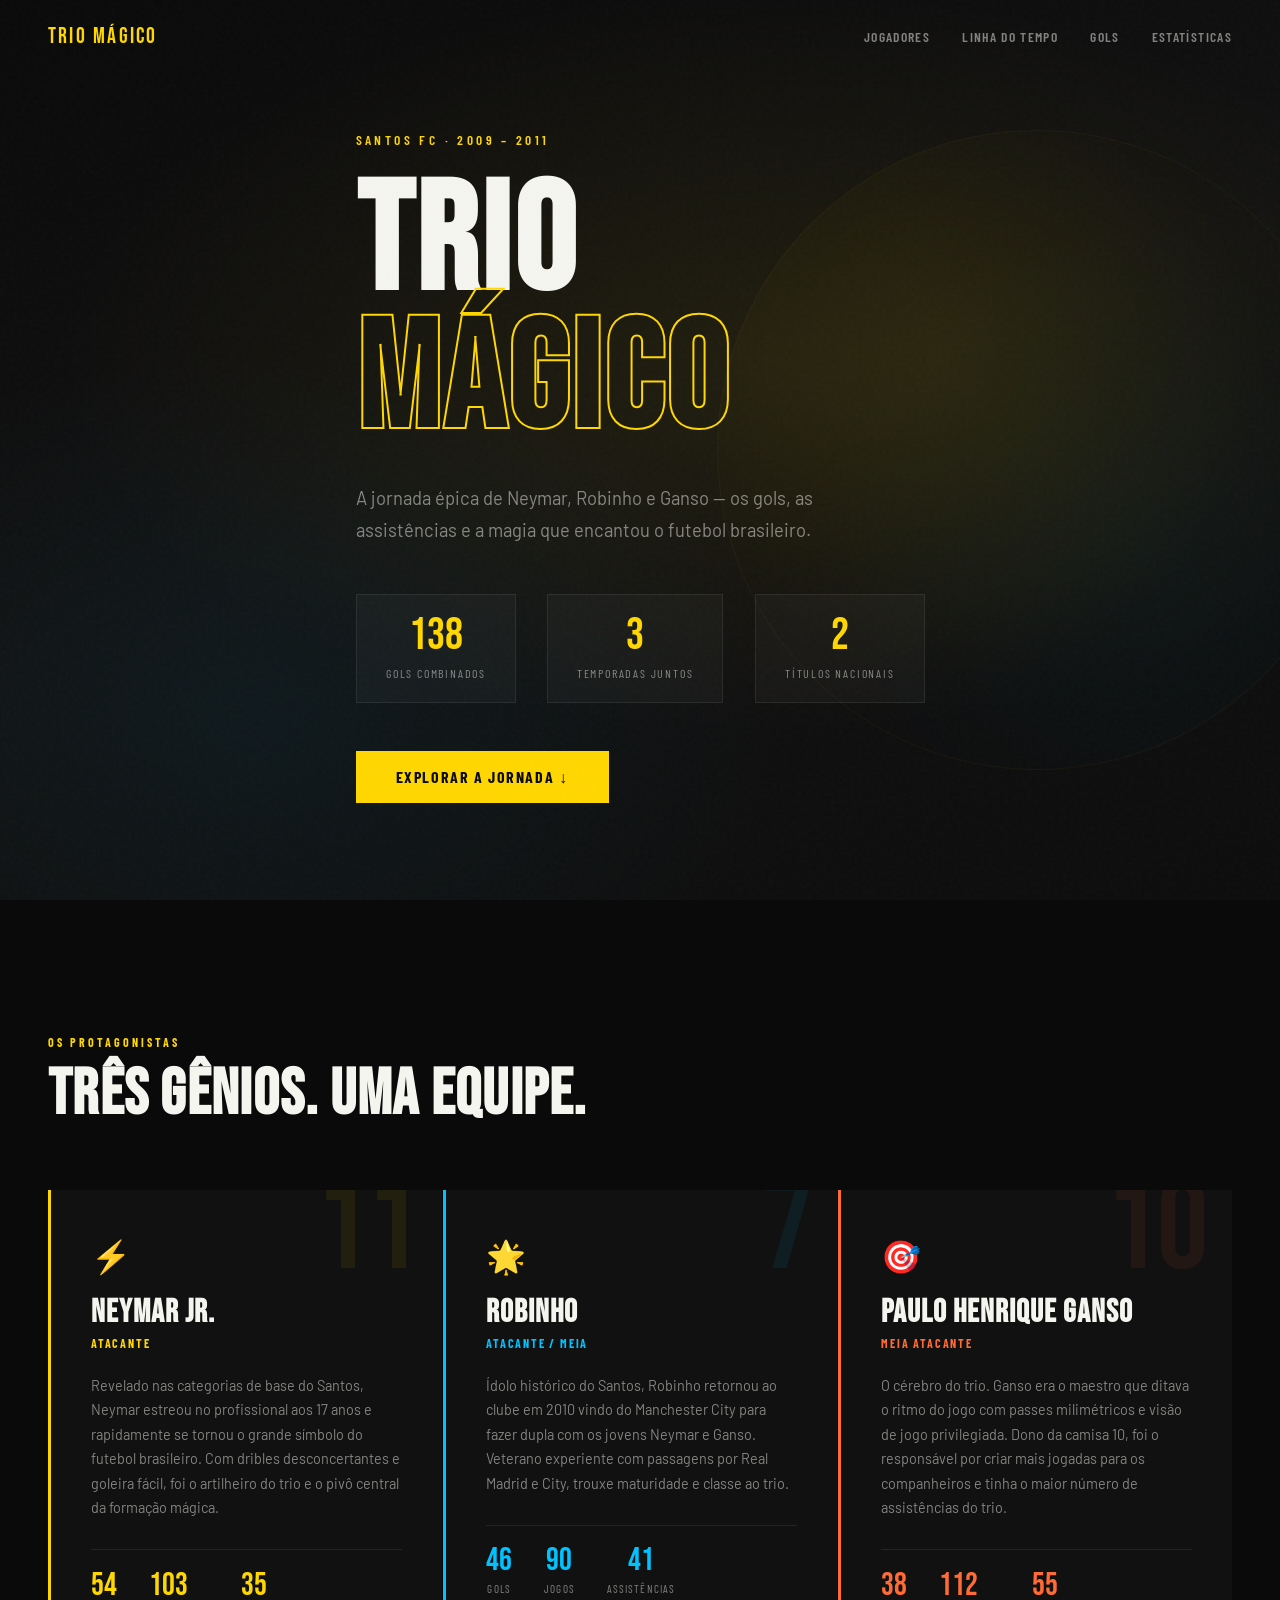
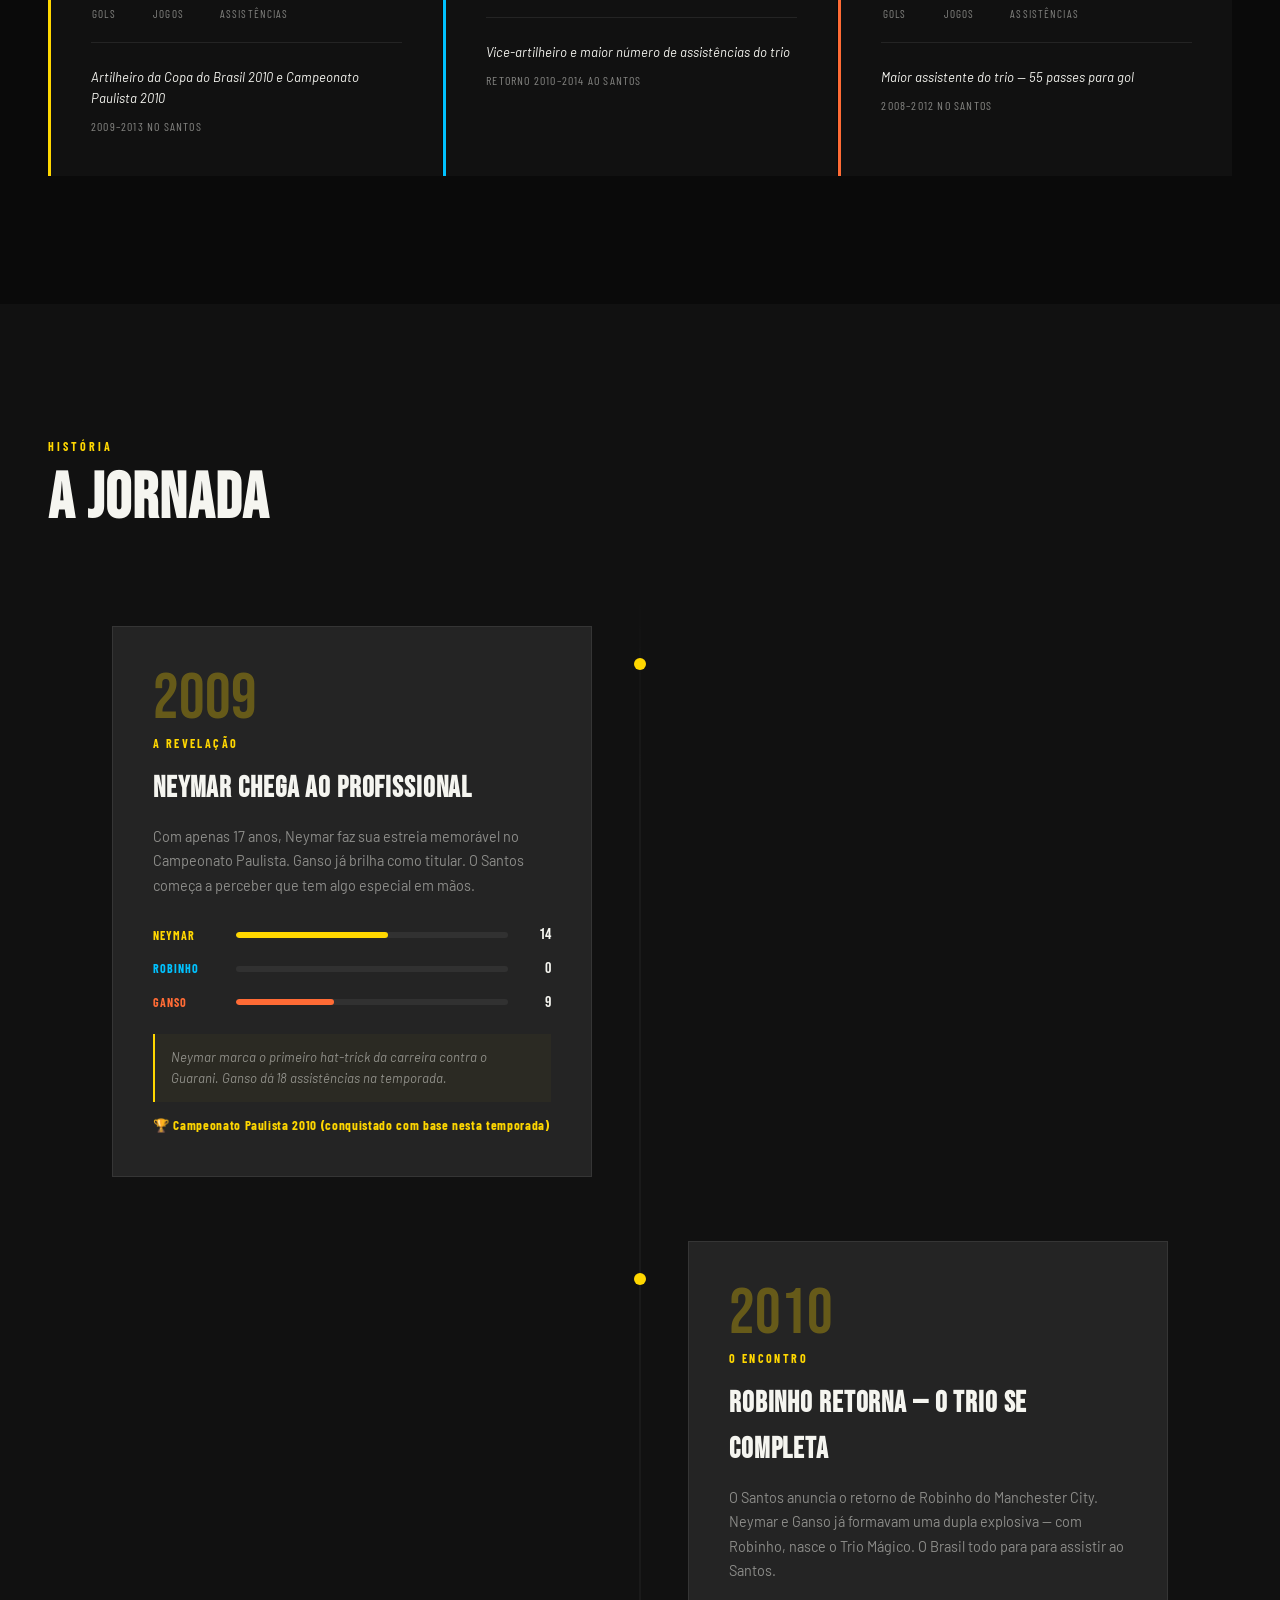
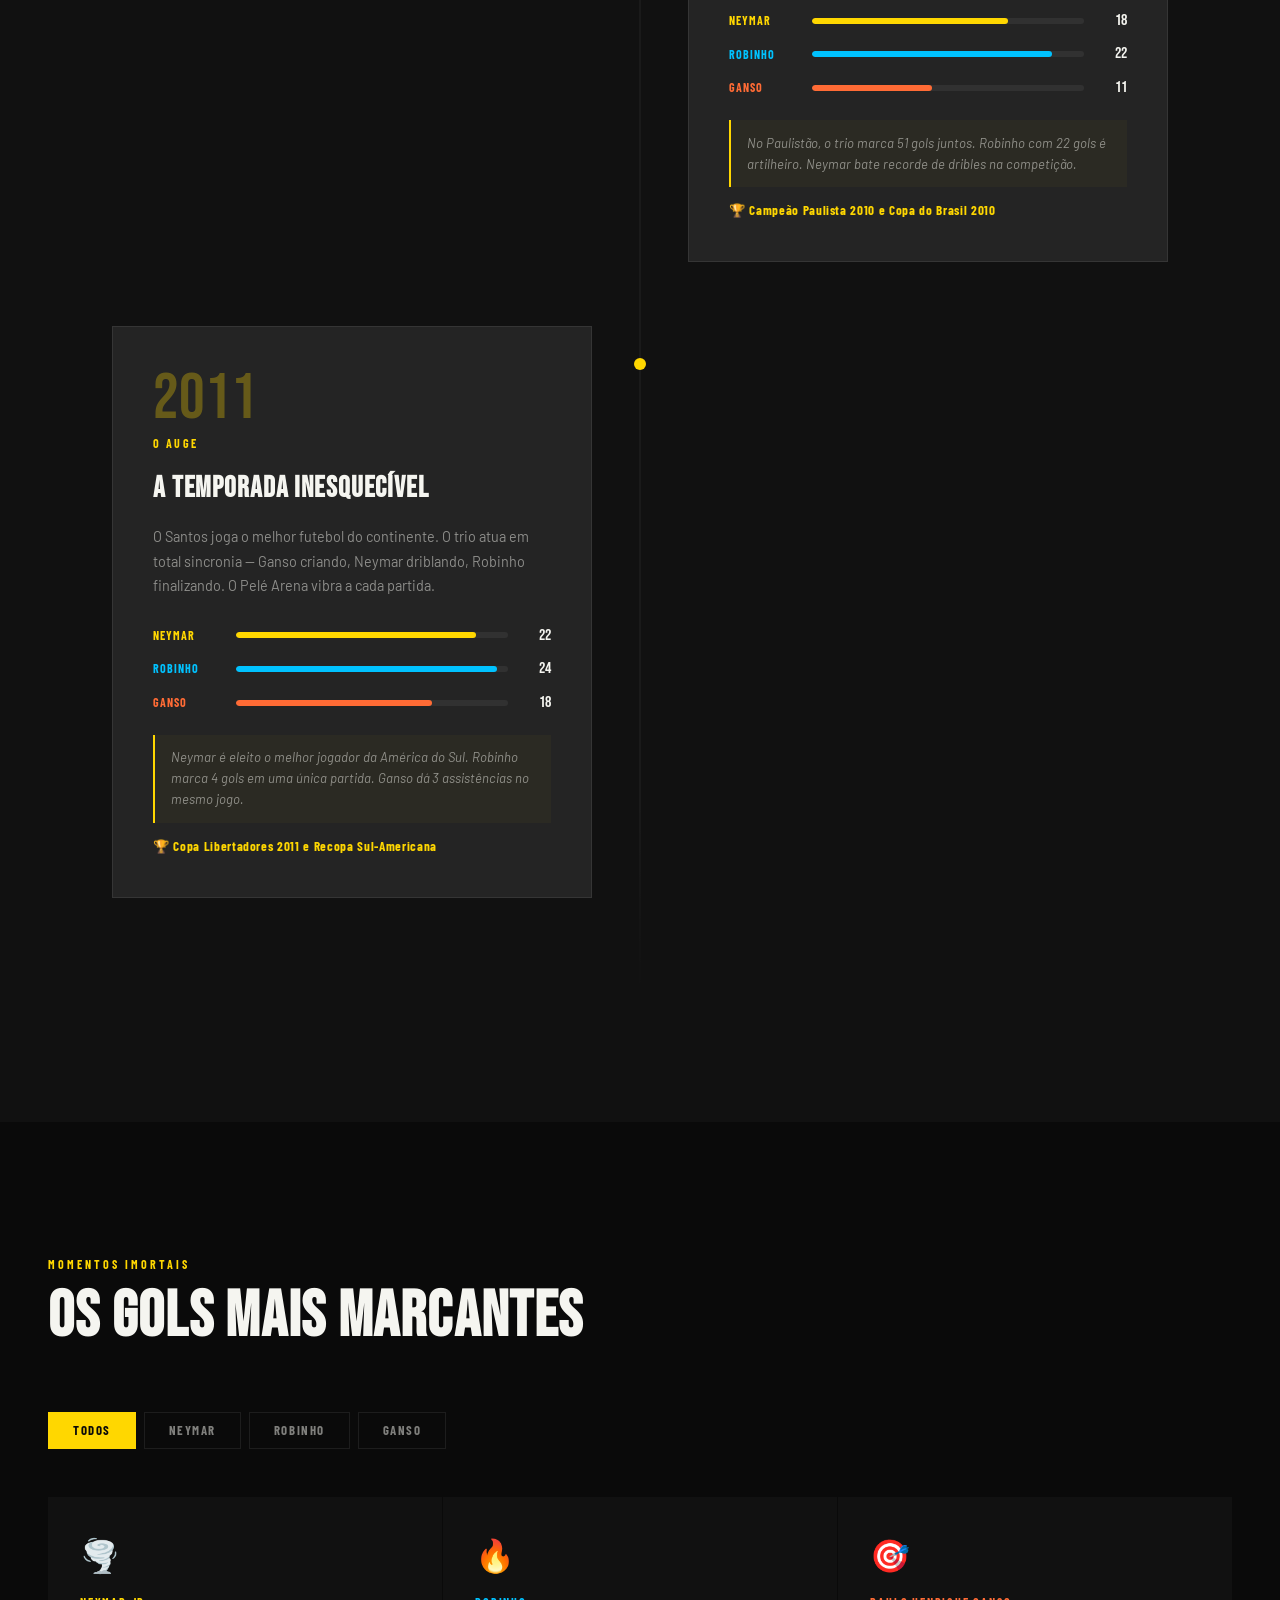
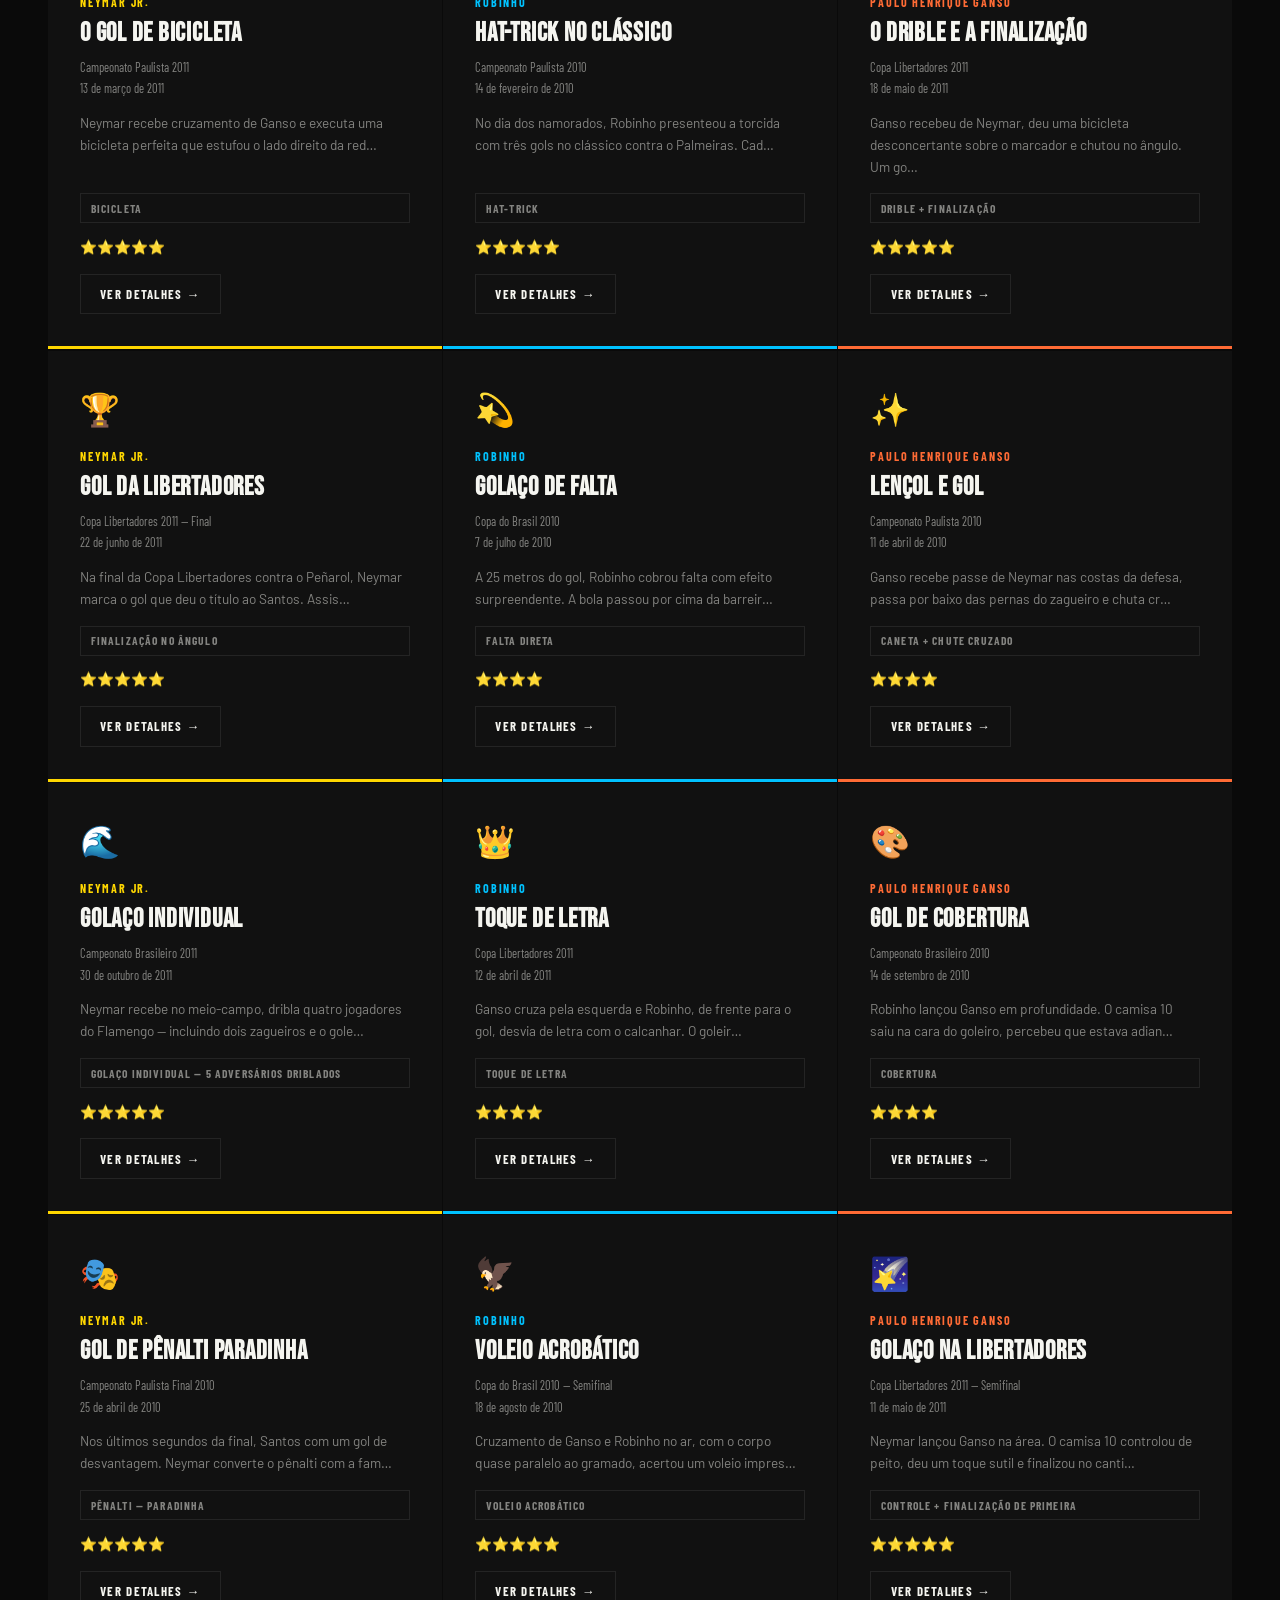
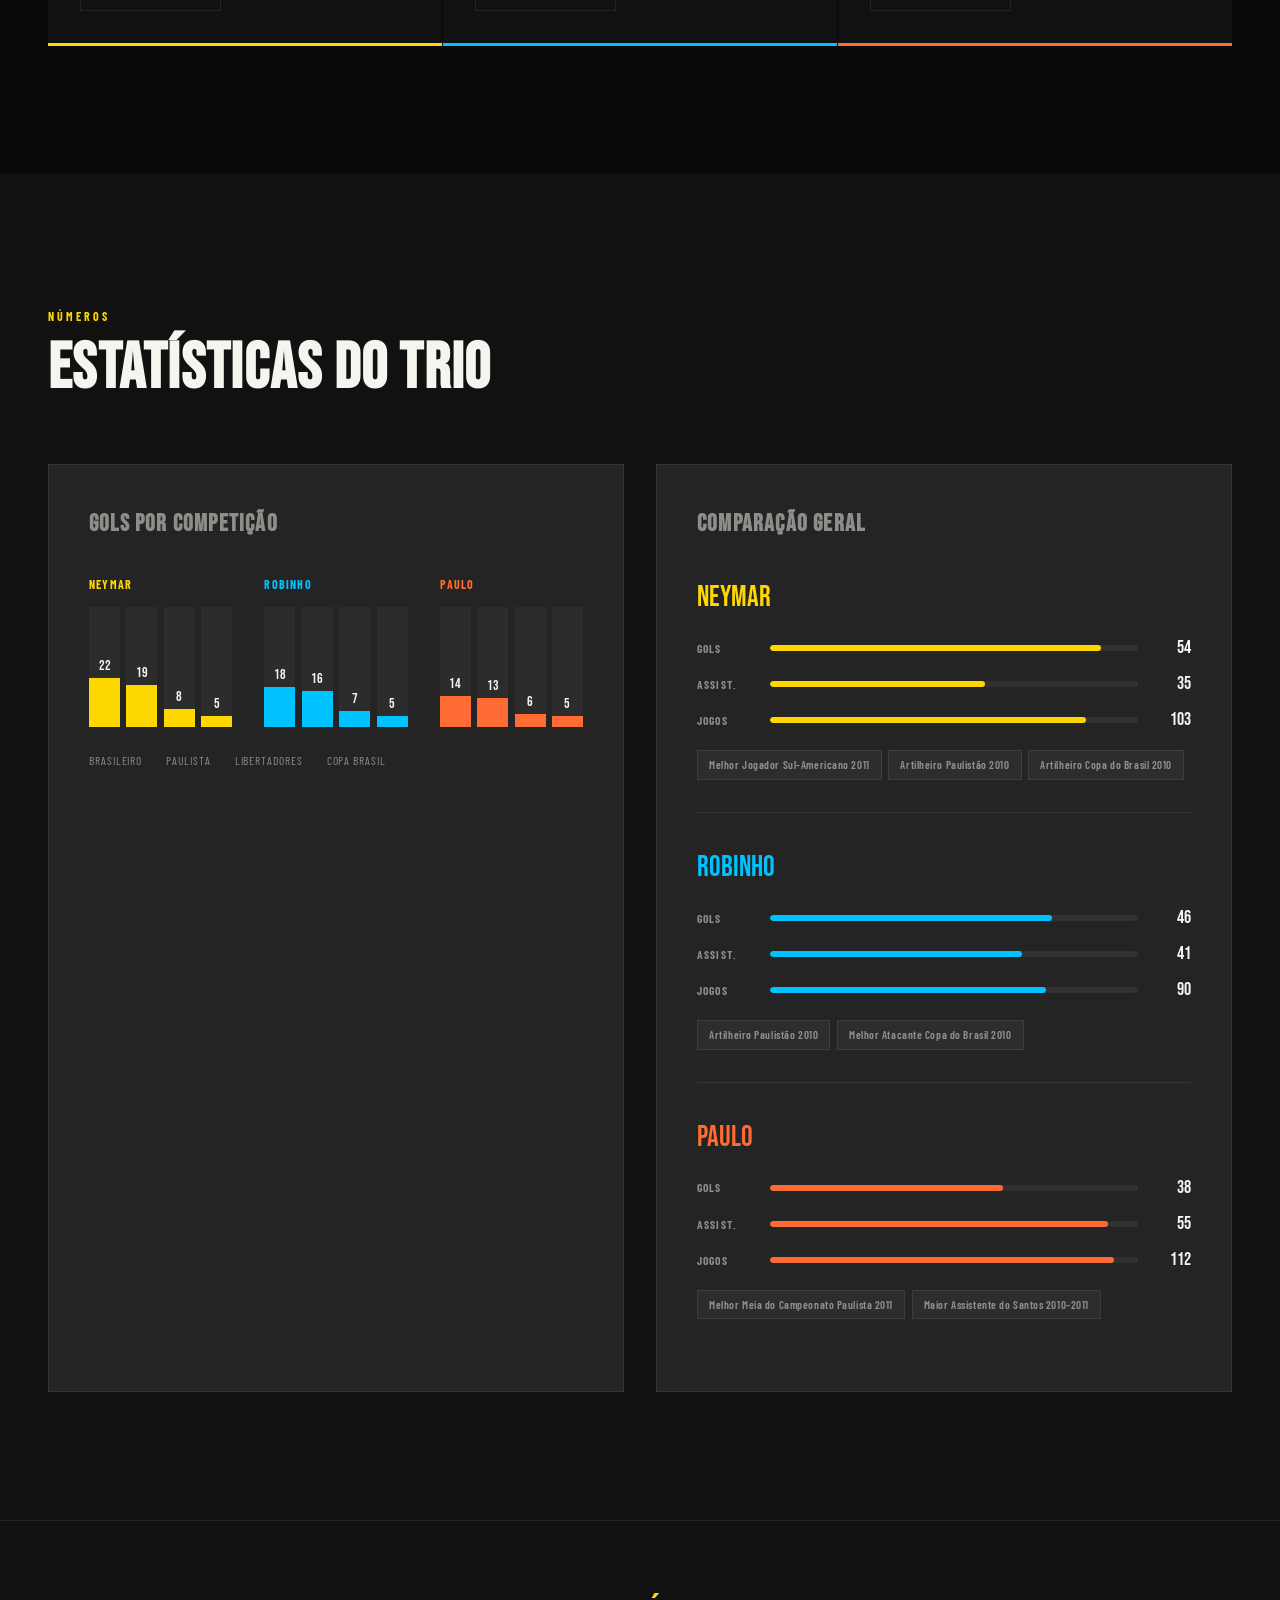
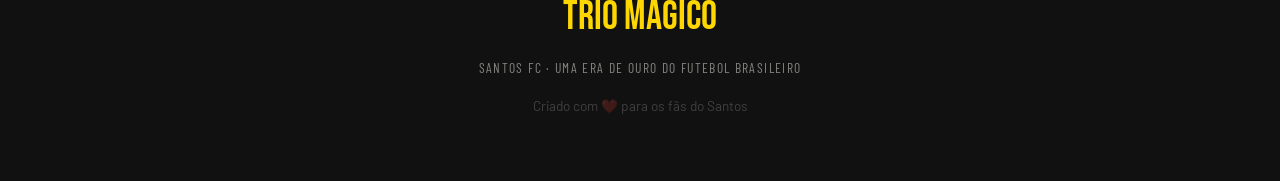
==== trio-magico/index.html @ 375308db "Add files via upload" ====
<!DOCTYPE html>
<html lang="pt-BR">
<head>
  <meta charset="UTF-8" />
  <meta name="viewport" content="width=device-width, initial-scale=1.0" />
  <title>Trio Mágico — Neymar · Robinho · Ganso</title>
  <link rel="preconnect" href="https://fonts.googleapis.com">
  <link href="https://fonts.googleapis.com/css2?family=Bebas+Neue&family=Barlow+Condensed:wght@300;400;600;700&family=Barlow:ital,wght@0,300;0,400;1,300&display=swap" rel="stylesheet">
  <link rel="stylesheet" href="style.css" />
</head>
<body>

  <!-- HERO -->
  <section class="hero" id="hero">
    <div class="hero__bg"></div>
    <div class="noise"></div>
    <div class="hero__content">
      <p class="hero__eyebrow">Santos FC · 2009 – 2011</p>
      <h1 class="hero__title">
        <span class="title-line">Trio</span>
        <span class="title-line accent">Mágico</span>
      </h1>
      <p class="hero__subtitle">A jornada épica de Neymar, Robinho e Ganso — os gols, as assistências e a magia que encantou o futebol brasileiro.</p>
      <div class="hero__stats" id="heroStats">
        <div class="stat-box" data-target="138">
          <span class="stat-num">0</span>
          <span class="stat-label">Gols Combinados</span>
        </div>
        <div class="stat-box" data-target="3">
          <span class="stat-num">0</span>
          <span class="stat-label">Temporadas Juntos</span>
        </div>
        <div class="stat-box" data-target="2">
          <span class="stat-num">0</span>
          <span class="stat-label">Títulos Nacionais</span>
        </div>
      </div>
      <button class="cta-btn" onclick="scrollToSection('timeline')">Explorar a Jornada ↓</button>
    </div>
    <div class="hero__ball"></div>
  </section>

  <!-- NAV -->
  <nav class="main-nav" id="mainNav">
    <div class="nav-logo">Trio Mágico</div>
    <div class="nav-links">
      <a href="#players">Jogadores</a>
      <a href="#timeline">Linha do Tempo</a>
      <a href="#goals">Gols</a>
      <a href="#stats">Estatísticas</a>
    </div>
  </nav>

  <!-- PLAYERS -->
  <section class="section players-section" id="players">
    <div class="section-header">
      <span class="section-tag">Os Protagonistas</span>
      <h2 class="section-title">Três Gênios. Uma Equipe.</h2>
    </div>
    <div class="players-grid" id="playersGrid"></div>
  </section>

  <!-- TIMELINE -->
  <section class="section timeline-section" id="timeline">
    <div class="section-header">
      <span class="section-tag">História</span>
      <h2 class="section-title">A Jornada</h2>
    </div>
    <div class="timeline" id="timelineContainer"></div>
  </section>

  <!-- GOALS GALLERY -->
  <section class="section goals-section" id="goals">
    <div class="section-header">
      <span class="section-tag">Momentos Imortais</span>
      <h2 class="section-title">Os Gols Mais Marcantes</h2>
    </div>
    <div class="filters" id="filters">
      <button class="filter-btn active" data-filter="all">Todos</button>
      <button class="filter-btn" data-filter="neymar">Neymar</button>
      <button class="filter-btn" data-filter="robinho">Robinho</button>
      <button class="filter-btn" data-filter="ganso">Ganso</button>
    </div>
    <div class="goals-grid" id="goalsGrid"></div>
  </section>

  <!-- STATS -->
  <section class="section stats-section" id="stats">
    <div class="section-header">
      <span class="section-tag">Números</span>
      <h2 class="section-title">Estatísticas do Trio</h2>
    </div>
    <div class="stats-container" id="statsContainer"></div>
  </section>

  <!-- FOOTER -->
  <footer class="footer">
    <div class="footer-content">
      <p class="footer-title">Trio Mágico</p>
      <p class="footer-sub">Santos FC · Uma era de ouro do futebol brasileiro</p>
      <p class="footer-credit">Criado com ❤️ para os fãs do Santos</p>
    </div>
  </footer>

  <div class="goal-modal" id="goalModal">
    <div class="modal-backdrop" id="modalBackdrop"></div>
    <div class="modal-card" id="modalCard">
      <button class="modal-close" id="modalClose">✕</button>
      <div class="modal-content" id="modalContent"></div>
    </div>
  </div>

  <script src="data.js"></script>
  <script src="main.js"></script>
</body>
</html>
---- trio-magico/style.css ----
/* =============================================
   STYLE.CSS — Trio Mágico Santos FC
   Estilo: Editorial Esportivo — Preto, Branco, Ouro
   ============================================= */

/* ── RESET & VARIABLES ──────────────────────── */
*, *::before, *::after { box-sizing: border-box; margin: 0; padding: 0; }

:root {
  --black: #0a0a0a;
  --dark: #111111;
  --mid: #1c1c1c;
  --surface: #242424;
  --border: rgba(255,255,255,0.08);
  --white: #f5f5f0;
  --muted: rgba(245,245,240,0.5);

  --neymar: #FFD700;
  --robinho: #00C2FF;
  --ganso: #FF6B35;

  --font-display: 'Bebas Neue', sans-serif;
  --font-body: 'Barlow Condensed', sans-serif;
  --font-text: 'Barlow', sans-serif;
}

html { scroll-behavior: smooth; }

body {
  background: var(--black);
  color: var(--white);
  font-family: var(--font-body);
  font-size: 16px;
  line-height: 1.6;
  overflow-x: hidden;
}

/* ── NOISE OVERLAY ──────────────────────────── */
.noise {
  position: fixed;
  inset: 0;
  pointer-events: none;
  z-index: 999;
  opacity: 0.025;
  background-image: url("data:image/svg+xml,%3Csvg viewBox='0 0 256 256' xmlns='http://www.w3.org/2000/svg'%3E%3Cfilter id='n'%3E%3CfeTurbulence type='fractalNoise' baseFrequency='0.9' numOctaves='4' stitchTiles='stitch'/%3E%3C/filter%3E%3Crect width='100%25' height='100%25' filter='url(%23n)'/%3E%3C/svg%3E");
}

/* ── NAV ────────────────────────────────────── */
.main-nav {
  position: fixed;
  top: 0; left: 0; right: 0;
  z-index: 100;
  display: flex;
  align-items: center;
  justify-content: space-between;
  padding: 1.2rem 3rem;
  transition: background 0.3s, backdrop-filter 0.3s;
}
.main-nav.scrolled {
  background: rgba(10,10,10,0.9);
  backdrop-filter: blur(12px);
  border-bottom: 1px solid var(--border);
}
.nav-logo {
  font-family: var(--font-display);
  font-size: 1.4rem;
  letter-spacing: 0.1em;
  color: var(--neymar);
}
.nav-links { display: flex; gap: 2rem; }
.nav-links a {
  color: var(--muted);
  text-decoration: none;
  font-weight: 600;
  font-size: 0.85rem;
  letter-spacing: 0.1em;
  text-transform: uppercase;
  transition: color 0.2s;
}
.nav-links a:hover { color: var(--white); }

/* ── HERO ────────────────────────────────────── */
.hero {
  min-height: 100vh;
  display: flex;
  align-items: center;
  justify-content: center;
  position: relative;
  overflow: hidden;
  padding: 8rem 3rem 6rem;
}

.hero__bg {
  position: absolute;
  inset: 0;
  background:
    radial-gradient(ellipse 80% 60% at 60% 40%, rgba(255,215,0,0.07) 0%, transparent 70%),
    radial-gradient(ellipse 60% 60% at 20% 80%, rgba(0,194,255,0.05) 0%, transparent 70%),
    linear-gradient(160deg, #0a0a0a 0%, #111 50%, #0d0d0d 100%);
}

.hero__ball {
  position: absolute;
  right: -6vw;
  top: 50%;
  transform: translateY(-50%);
  width: 50vw;
  height: 50vw;
  max-width: 700px;
  max-height: 700px;
  border-radius: 50%;
  background:
    radial-gradient(circle at 35% 35%, rgba(255,215,0,0.15), transparent 55%),
    radial-gradient(circle at 65% 65%, rgba(0,194,255,0.08), transparent 55%);
  border: 1px solid rgba(255,215,0,0.1);
  animation: rotate 30s linear infinite;
  opacity: 0.4;
}

@keyframes rotate { to { transform: translateY(-50%) rotate(360deg); } }

.hero__content {
  position: relative;
  z-index: 2;
  max-width: 720px;
}

.hero__eyebrow {
  font-size: 0.85rem;
  font-weight: 600;
  letter-spacing: 0.25em;
  text-transform: uppercase;
  color: var(--neymar);
  margin-bottom: 1.5rem;
  opacity: 0;
  animation: fadeUp 0.8s 0.2s forwards;
}

.hero__title {
  font-family: var(--font-display);
  font-size: clamp(5rem, 12vw, 12rem);
  line-height: 0.9;
  letter-spacing: 0.02em;
  margin-bottom: 2rem;
  overflow: hidden;
}

.title-line {
  display: block;
  opacity: 0;
  transform: translateY(100%);
  animation: slideUp 0.8s cubic-bezier(.16,1,.3,1) forwards;
}
.title-line:nth-child(1) { animation-delay: 0.3s; }
.title-line.accent {
  color: transparent;
  -webkit-text-stroke: 2px var(--neymar);
  animation-delay: 0.45s;
}

.hero__subtitle {
  font-family: var(--font-text);
  font-size: 1.15rem;
  color: var(--muted);
  line-height: 1.7;
  max-width: 520px;
  margin-bottom: 3rem;
  opacity: 0;
  animation: fadeUp 0.8s 0.6s forwards;
}

.hero__stats {
  display: flex;
  gap: 2rem;
  margin-bottom: 3rem;
  opacity: 0;
  animation: fadeUp 0.8s 0.7s forwards;
}

.stat-box {
  display: flex;
  flex-direction: column;
  align-items: center;
  gap: 0.3rem;
  padding: 1.2rem 1.8rem;
  border: 1px solid var(--border);
  background: rgba(255,255,255,0.03);
}

.stat-num {
  font-family: var(--font-display);
  font-size: 2.8rem;
  line-height: 1;
  color: var(--neymar);
}

.stat-label {
  font-size: 0.75rem;
  letter-spacing: 0.15em;
  text-transform: uppercase;
  color: var(--muted);
}

.cta-btn {
  font-family: var(--font-body);
  font-size: 1rem;
  font-weight: 700;
  letter-spacing: 0.1em;
  text-transform: uppercase;
  color: var(--black);
  background: var(--neymar);
  border: none;
  padding: 1rem 2.5rem;
  cursor: pointer;
  transition: background 0.2s, transform 0.2s;
  opacity: 0;
  animation: fadeUp 0.8s 0.9s forwards;
}
.cta-btn:hover { background: #ffe94d; transform: translateY(-2px); }

/* ── SECTIONS ───────────────────────────────── */
.section {
  padding: 8rem 3rem;
  max-width: 1400px;
  margin: 0 auto;
}

.section-header {
  margin-bottom: 4rem;
  opacity: 0;
  transform: translateY(30px);
  transition: opacity 0.7s, transform 0.7s;
}
.section-header.visible { opacity: 1; transform: none; }

.section-tag {
  display: inline-block;
  font-size: 0.75rem;
  font-weight: 700;
  letter-spacing: 0.25em;
  text-transform: uppercase;
  color: var(--neymar);
  margin-bottom: 0.8rem;
}

.section-title {
  font-family: var(--font-display);
  font-size: clamp(2.5rem, 5vw, 5rem);
  line-height: 0.95;
  letter-spacing: 0.02em;
}

/* ── PLAYERS ────────────────────────────────── */
.players-section { background: var(--black); }

.players-grid {
  display: grid;
  grid-template-columns: repeat(3, 1fr);
  gap: 1.5px;
}

.player-card {
  position: relative;
  padding: 2.5rem;
  background: var(--dark);
  border-left: 3px solid var(--accent);
  overflow: hidden;
  cursor: default;
  opacity: 0;
  transform: translateY(40px);
  transition: opacity 0.6s, transform 0.6s, background 0.3s;
}
.player-card.visible { opacity: 1; transform: none; }
.player-card:hover { background: var(--mid); }
.player-card:nth-child(2) { transition-delay: 0.1s; }
.player-card:nth-child(3) { transition-delay: 0.2s; }

.player-card__number {
  position: absolute;
  top: -1.5rem;
  right: 1.5rem;
  font-family: var(--font-display);
  font-size: 8rem;
  color: var(--accent);
  opacity: 0.07;
  line-height: 1;
  pointer-events: none;
}

.player-card__emoji {
  font-size: 2rem;
  margin-bottom: 1rem;
}

.player-card__header {
  margin-bottom: 1.2rem;
}

.player-card__name {
  font-family: var(--font-display);
  font-size: 2rem;
  letter-spacing: 0.03em;
  color: var(--white);
  line-height: 1;
}

.player-card__pos {
  display: inline-block;
  margin-top: 0.3rem;
  font-size: 0.75rem;
  font-weight: 700;
  letter-spacing: 0.15em;
  text-transform: uppercase;
  color: var(--accent);
}

.player-card__desc {
  font-family: var(--font-text);
  font-size: 0.9rem;
  color: var(--muted);
  line-height: 1.7;
  margin-bottom: 1.8rem;
}

.player-card__meta {
  display: flex;
  gap: 2rem;
  margin-bottom: 1.5rem;
  padding: 1.2rem 0;
  border-top: 1px solid var(--border);
  border-bottom: 1px solid var(--border);
}

.player-meta-item {
  display: flex;
  flex-direction: column;
  align-items: center;
}

.meta-val {
  font-family: var(--font-display);
  font-size: 2rem;
  color: var(--accent);
  line-height: 1;
}

.meta-lbl {
  font-size: 0.7rem;
  letter-spacing: 0.1em;
  text-transform: uppercase;
  color: var(--muted);
  margin-top: 0.2rem;
}

.player-card__badge {
  font-family: var(--font-text);
  font-size: 0.82rem;
  font-style: italic;
  color: var(--white);
  margin-bottom: 0.5rem;
}

.player-card__phase {
  font-size: 0.75rem;
  letter-spacing: 0.1em;
  color: var(--muted);
  text-transform: uppercase;
}

/* ── TIMELINE ───────────────────────────────── */
.timeline-section { background: var(--dark); padding: 8rem 3rem; }
.timeline-section .section { max-width: 1400px; margin: 0 auto; padding: 0; }

.timeline {
  position: relative;
  padding: 2rem 0;
}

.timeline::before {
  content: '';
  position: absolute;
  left: 50%;
  top: 0; bottom: 0;
  width: 1px;
  background: linear-gradient(to bottom, transparent, var(--border) 10%, var(--border) 90%, transparent);
  transform: translateX(-50%);
}

.timeline-item {
  display: flex;
  justify-content: flex-end;
  padding-right: calc(50% + 3rem);
  margin-bottom: 4rem;
  position: relative;
  opacity: 0;
  transform: translateX(-40px);
  transition: opacity 0.6s, transform 0.6s;
}
.timeline-item.right {
  justify-content: flex-start;
  padding-right: 0;
  padding-left: calc(50% + 3rem);
  transform: translateX(40px);
}
.timeline-item.visible { opacity: 1; transform: none; }
.timeline-item:nth-child(2) { transition-delay: 0.1s; }
.timeline-item:nth-child(3) { transition-delay: 0.2s; }

.timeline-dot {
  position: absolute;
  left: 50%;
  top: 2rem;
  width: 12px;
  height: 12px;
  background: var(--neymar);
  border-radius: 50%;
  transform: translateX(-50%);
  z-index: 2;
}

.timeline-card {
  background: var(--surface);
  padding: 2.5rem;
  border: 1px solid var(--border);
  max-width: 480px;
  width: 100%;
}

.timeline-year {
  font-family: var(--font-display);
  font-size: 4rem;
  color: var(--neymar);
  opacity: 0.3;
  line-height: 1;
  margin-bottom: 0.2rem;
}

.timeline-season {
  font-size: 0.75rem;
  font-weight: 700;
  letter-spacing: 0.2em;
  text-transform: uppercase;
  color: var(--neymar);
  margin-bottom: 0.8rem;
}

.timeline-title {
  font-family: var(--font-display);
  font-size: 1.8rem;
  letter-spacing: 0.03em;
  margin-bottom: 0.8rem;
}

.timeline-desc {
  font-family: var(--font-text);
  font-size: 0.9rem;
  color: var(--muted);
  line-height: 1.7;
  margin-bottom: 1.5rem;
}

.timeline-goals { margin-bottom: 1.2rem; }

.tg-item {
  display: grid;
  grid-template-columns: 70px 1fr 30px;
  align-items: center;
  gap: 0.8rem;
  margin-bottom: 0.5rem;
}

.tg-name {
  font-size: 0.75rem;
  font-weight: 700;
  letter-spacing: 0.08em;
  text-transform: uppercase;
}

.tg-item.neymar .tg-name { color: var(--neymar); }
.tg-item.robinho .tg-name { color: var(--robinho); }
.tg-item.ganso .tg-name { color: var(--ganso); }

.tg-bar-wrap {
  height: 6px;
  background: rgba(255,255,255,0.06);
  border-radius: 3px;
  overflow: hidden;
}

.tg-bar {
  height: 100%;
  border-radius: 3px;
}
.tg-item.neymar .tg-bar { background: var(--neymar); }
.tg-item.robinho .tg-bar { background: var(--robinho); }
.tg-item.ganso .tg-bar { background: var(--ganso); }

.tg-num {
  font-family: var(--font-display);
  font-size: 1rem;
  color: var(--white);
  text-align: right;
}

.timeline-highlight {
  font-family: var(--font-text);
  font-size: 0.82rem;
  color: var(--muted);
  font-style: italic;
  padding: 0.8rem 1rem;
  border-left: 2px solid var(--neymar);
  background: rgba(255,215,0,0.03);
  margin-bottom: 0.8rem;
}

.timeline-trophy {
  font-size: 0.82rem;
  font-weight: 700;
  color: var(--neymar);
  letter-spacing: 0.05em;
}

/* ── GOALS SECTION ──────────────────────────── */
.goals-section { background: var(--black); }

.filters {
  display: flex;
  gap: 0.5rem;
  margin-bottom: 3rem;
  flex-wrap: wrap;
}

.filter-btn {
  font-family: var(--font-body);
  font-size: 0.8rem;
  font-weight: 700;
  letter-spacing: 0.12em;
  text-transform: uppercase;
  padding: 0.6rem 1.5rem;
  background: transparent;
  border: 1px solid var(--border);
  color: var(--muted);
  cursor: pointer;
  transition: all 0.2s;
}
.filter-btn:hover { color: var(--white); border-color: rgba(255,255,255,0.3); }
.filter-btn.active {
  background: var(--neymar);
  color: var(--black);
  border-color: var(--neymar);
}

.goals-grid {
  display: grid;
  grid-template-columns: repeat(auto-fill, minmax(300px, 1fr));
  gap: 1.5px;
}

.goal-card {
  background: var(--dark);
  padding: 2rem;
  border-bottom: 3px solid transparent;
  cursor: pointer;
  opacity: 0;
  transform: translateY(20px);
  animation: fadeUp 0.5s forwards;
  transition: background 0.2s;
  display: flex;
  flex-direction: column;
}
.goal-card:hover { background: var(--mid); }

.goal-card--neymar { border-color: var(--neymar); }
.goal-card--robinho { border-color: var(--robinho); }
.goal-card--ganso { border-color: var(--ganso); }

.goal-card__badge {
  font-size: 2rem;
  margin-bottom: 0.8rem;
}

.goal-card__player {
  font-size: 0.75rem;
  font-weight: 700;
  letter-spacing: 0.15em;
  text-transform: uppercase;
  margin-bottom: 0.5rem;
}

.goal-card__title {
  font-family: var(--font-display);
  font-size: 1.6rem;
  letter-spacing: 0.03em;
  line-height: 1.1;
  margin-bottom: 0.6rem;
}

.goal-card__meta {
  display: flex;
  flex-direction: column;
  gap: 0.1rem;
  font-size: 0.78rem;
  color: var(--muted);
  margin-bottom: 0.8rem;
}

.goal-card__preview {
  font-family: var(--font-text);
  font-size: 0.85rem;
  color: var(--muted);
  line-height: 1.6;
  flex: 1;
  margin-bottom: 1rem;
}

.goal-card__type {
  display: inline-block;
  font-size: 0.72rem;
  font-weight: 700;
  letter-spacing: 0.1em;
  text-transform: uppercase;
  color: var(--muted);
  padding: 0.3rem 0.6rem;
  border: 1px solid var(--border);
  margin-bottom: 0.8rem;
}

.goal-card__importance {
  font-size: 0.85rem;
  margin-bottom: 1rem;
}

.goal-card__btn {
  font-family: var(--font-body);
  font-size: 0.8rem;
  font-weight: 700;
  letter-spacing: 0.1em;
  text-transform: uppercase;
  background: transparent;
  border: 1px solid var(--border);
  color: var(--white);
  padding: 0.7rem 1.2rem;
  cursor: pointer;
  transition: all 0.2s;
  align-self: flex-start;
}
.goal-card__btn:hover { border-color: var(--neymar); color: var(--neymar); }

/* ── STATS ──────────────────────────────────── */
.stats-section { background: var(--dark); }

.stats-container {
  display: grid;
  grid-template-columns: 1fr 1fr;
  gap: 2rem;
}

.stats-chart-title {
  font-family: var(--font-display);
  font-size: 1.5rem;
  letter-spacing: 0.05em;
  margin-bottom: 2rem;
  color: var(--muted);
}

.stats-chart {
  background: var(--surface);
  padding: 2.5rem;
  border: 1px solid var(--border);
}

.chart-bars {
  display: flex;
  gap: 2rem;
  align-items: flex-end;
  margin-bottom: 1.5rem;
}

.chart-player { flex: 1; }

.chart-player-name {
  font-size: 0.75rem;
  font-weight: 700;
  letter-spacing: 0.1em;
  text-transform: uppercase;
  margin-bottom: 0.8rem;
}

.chart-cols {
  display: flex;
  gap: 0.4rem;
  align-items: flex-end;
  height: 120px;
}

.bar-col { flex: 1; height: 100%; display: flex; align-items: flex-end; }

.bar-outer {
  width: 100%;
  height: 100%;
  display: flex;
  align-items: flex-end;
  background: rgba(255,255,255,0.04);
  position: relative;
}

.bar-inner {
  width: 100%;
  min-height: 4px;
  position: relative;
  transition: height 1s cubic-bezier(.4,0,.2,1);
  display: flex;
  align-items: flex-start;
  justify-content: center;
}

.bar-tooltip {
  position: absolute;
  top: -1.5rem;
  font-family: var(--font-display);
  font-size: 0.9rem;
  color: var(--white);
  white-space: nowrap;
}

.chart-legend {
  display: flex;
  gap: 1.5rem;
  font-size: 0.72rem;
  letter-spacing: 0.08em;
  text-transform: uppercase;
  color: var(--muted);
}

.stats-comparison {
  background: var(--surface);
  padding: 2.5rem;
  border: 1px solid var(--border);
}

.cmp-row {
  margin-bottom: 2rem;
  padding-bottom: 2rem;
  border-bottom: 1px solid var(--border);
}
.cmp-row:last-child { border-bottom: none; margin-bottom: 0; }

.cmp-name {
  font-family: var(--font-display);
  font-size: 1.8rem;
  color: var(--accent);
  margin-bottom: 0.8rem;
}

.cmp-metrics { display: flex; flex-direction: column; gap: 0.5rem; margin-bottom: 1rem; }

.cmp-metric {
  display: grid;
  grid-template-columns: 60px 1fr 40px;
  align-items: center;
  gap: 0.8rem;
}

.cmp-label {
  font-size: 0.72rem;
  font-weight: 700;
  letter-spacing: 0.1em;
  text-transform: uppercase;
  color: var(--muted);
}

.cmp-bar-wrap {
  height: 6px;
  background: rgba(255,255,255,0.06);
  border-radius: 3px;
  overflow: hidden;
}

.cmp-bar {
  height: 100%;
  border-radius: 3px;
  transition: width 1s cubic-bezier(.4,0,.2,1);
}

.cmp-val {
  font-family: var(--font-display);
  font-size: 1.1rem;
  color: var(--white);
  text-align: right;
}

.cmp-awards {
  display: flex;
  flex-wrap: wrap;
  gap: 0.4rem;
}

.award-tag {
  font-size: 0.7rem;
  font-weight: 600;
  padding: 0.3rem 0.7rem;
  background: rgba(255,255,255,0.04);
  border: 1px solid var(--border);
  color: var(--muted);
  letter-spacing: 0.05em;
}

/* ── MODAL ──────────────────────────────────── */
.goal-modal {
  position: fixed;
  inset: 0;
  z-index: 200;
  display: flex;
  align-items: center;
  justify-content: center;
  padding: 2rem;
  pointer-events: none;
  opacity: 0;
  transition: opacity 0.3s;
}
.goal-modal.open { pointer-events: all; opacity: 1; }

.modal-backdrop {
  position: absolute;
  inset: 0;
  background: rgba(0,0,0,0.85);
  backdrop-filter: blur(8px);
}

.modal-card {
  position: relative;
  z-index: 1;
  background: var(--surface);
  border: 1px solid var(--border);
  padding: 3rem;
  max-width: 560px;
  width: 100%;
  max-height: 90vh;
  overflow-y: auto;
  transform: translateY(20px) scale(0.97);
  transition: transform 0.3s cubic-bezier(.16,1,.3,1);
}
.goal-modal.open .modal-card { transform: none; }

.modal-close {
  position: absolute;
  top: 1.2rem; right: 1.2rem;
  background: transparent;
  border: 1px solid var(--border);
  color: var(--muted);
  width: 2rem; height: 2rem;
  cursor: pointer;
  font-size: 0.8rem;
  transition: all 0.2s;
}
.modal-close:hover { color: var(--white); border-color: rgba(255,255,255,0.4); }

.modal-emoji { font-size: 3rem; margin-bottom: 1rem; }
.modal-player {
  font-size: 0.75rem;
  font-weight: 700;
  letter-spacing: 0.2em;
  text-transform: uppercase;
  margin-bottom: 0.5rem;
}
.modal-title {
  font-family: var(--font-display);
  font-size: 2.5rem;
  letter-spacing: 0.03em;
  margin-bottom: 1.5rem;
}

.modal-grid {
  display: grid;
  grid-template-columns: 1fr 1fr;
  gap: 1rem;
  margin-bottom: 1.5rem;
}

.modal-info { display: flex; flex-direction: column; gap: 0.2rem; }
.mi-label {
  font-size: 0.7rem;
  font-weight: 700;
  letter-spacing: 0.15em;
  text-transform: uppercase;
  color: var(--muted);
}
.mi-val {
  font-size: 0.9rem;
  color: var(--white);
}

.modal-desc {
  font-family: var(--font-text);
  font-size: 0.95rem;
  color: rgba(245,245,240,0.75);
  line-height: 1.75;
  margin-bottom: 1.2rem;
}

.modal-stars { font-size: 1.2rem; }

/* ── FOOTER ─────────────────────────────────── */
.footer {
  background: var(--dark);
  border-top: 1px solid var(--border);
  padding: 4rem 3rem;
  text-align: center;
}

.footer-title {
  font-family: var(--font-display);
  font-size: 2.5rem;
  color: var(--neymar);
  margin-bottom: 0.5rem;
}
.footer-sub {
  font-size: 0.85rem;
  color: var(--muted);
  letter-spacing: 0.1em;
  text-transform: uppercase;
  margin-bottom: 1rem;
}
.footer-credit {
  font-family: var(--font-text);
  font-size: 0.85rem;
  color: rgba(255,255,255,0.2);
}

/* ── ANIMATIONS ─────────────────────────────── */
@keyframes fadeUp {
  from { opacity: 0; transform: translateY(20px); }
  to   { opacity: 1; transform: none; }
}
@keyframes slideUp {
  from { opacity: 0; transform: translateY(100%); }
  to   { opacity: 1; transform: none; }
}

/* ── RESPONSIVE ─────────────────────────────── */
@media (max-width: 1024px) {
  .players-grid { grid-template-columns: 1fr 1fr; }
  .stats-container { grid-template-columns: 1fr; }
  .timeline::before { left: 1.5rem; }
  .timeline-item, .timeline-item.right {
    justify-content: flex-start;
    padding-left: 4rem;
    padding-right: 0;
    transform: translateX(-20px);
  }
  .timeline-dot { left: 1.5rem; }
}

@media (max-width: 768px) {
  .main-nav { padding: 1rem 1.5rem; }
  .nav-links { display: none; }
  .hero { padding: 7rem 1.5rem 4rem; }
  .hero__stats { flex-wrap: wrap; gap: 1rem; }
  .section { padding: 5rem 1.5rem; }
  .players-grid { grid-template-columns: 1fr; gap: 1px; }
  .goals-grid { grid-template-columns: 1fr; }
  .modal-grid { grid-template-columns: 1fr; }
  .chart-bars { gap: 1rem; }
}
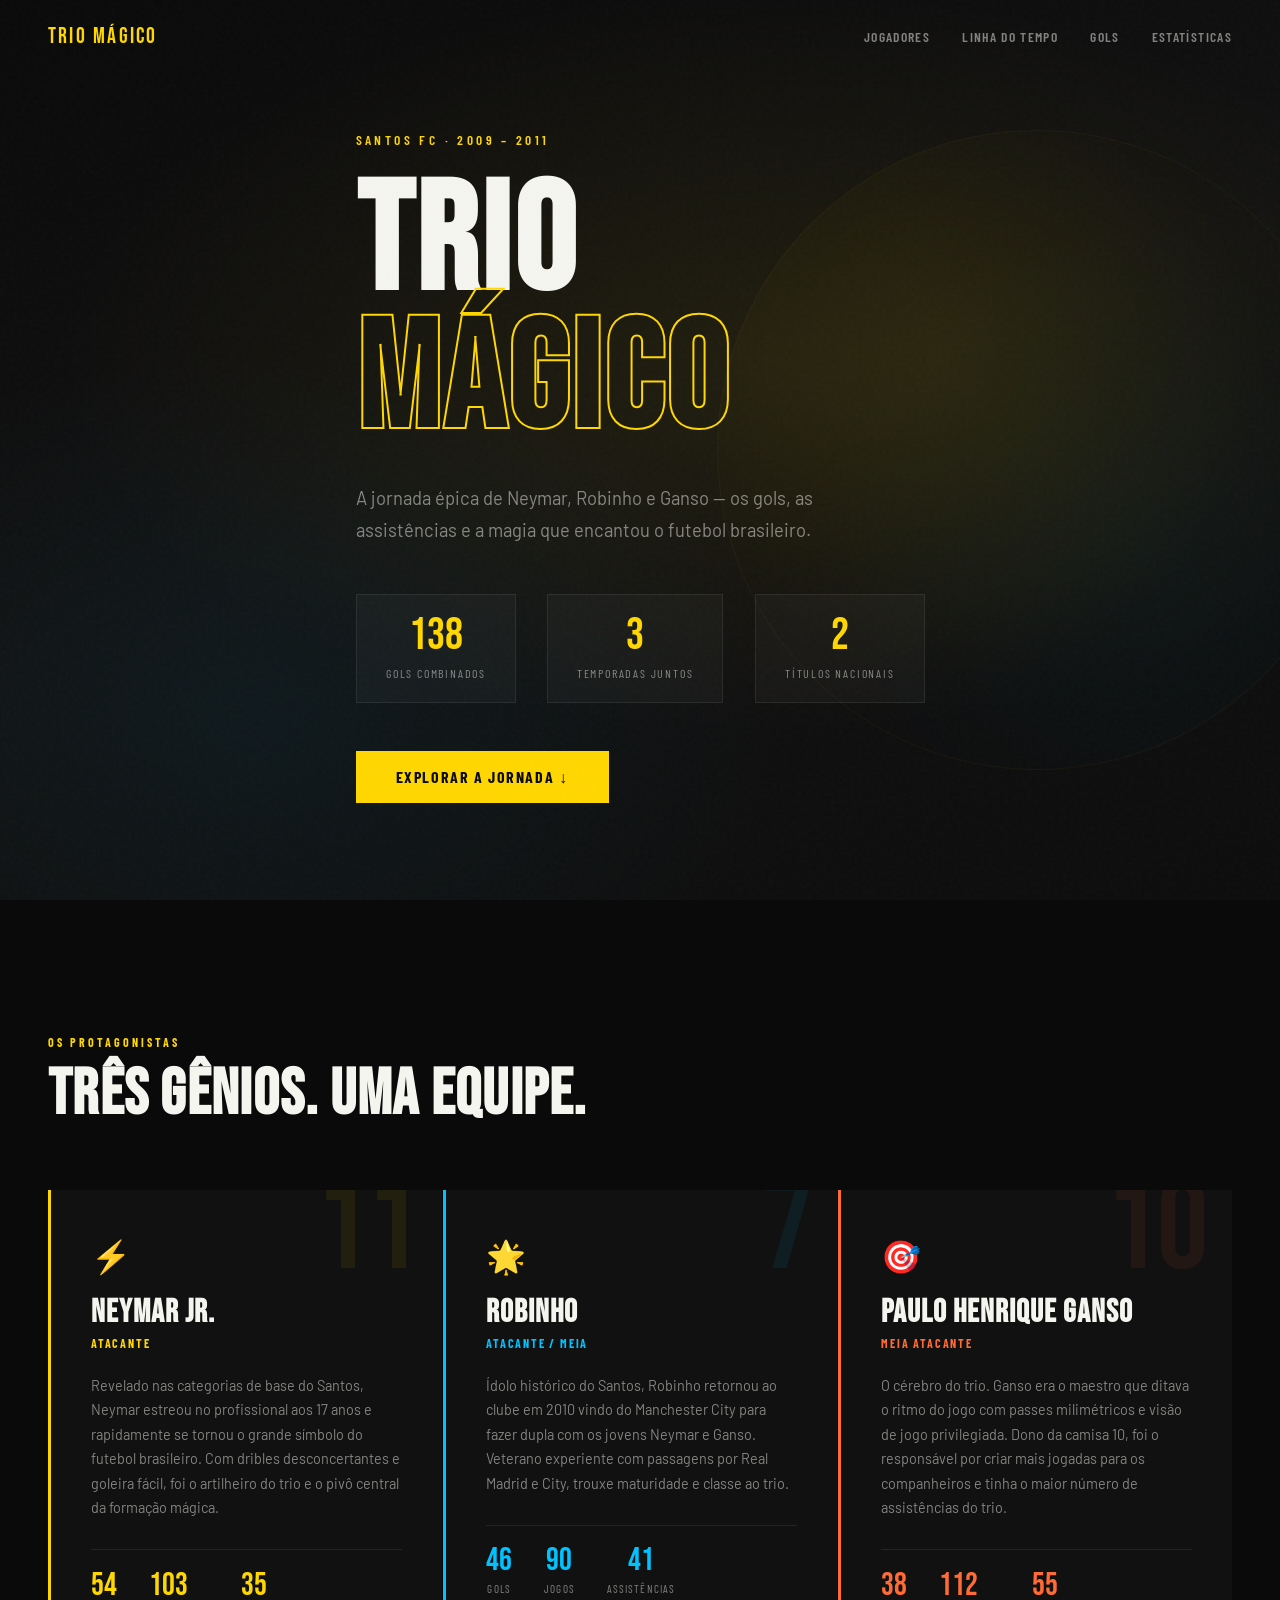
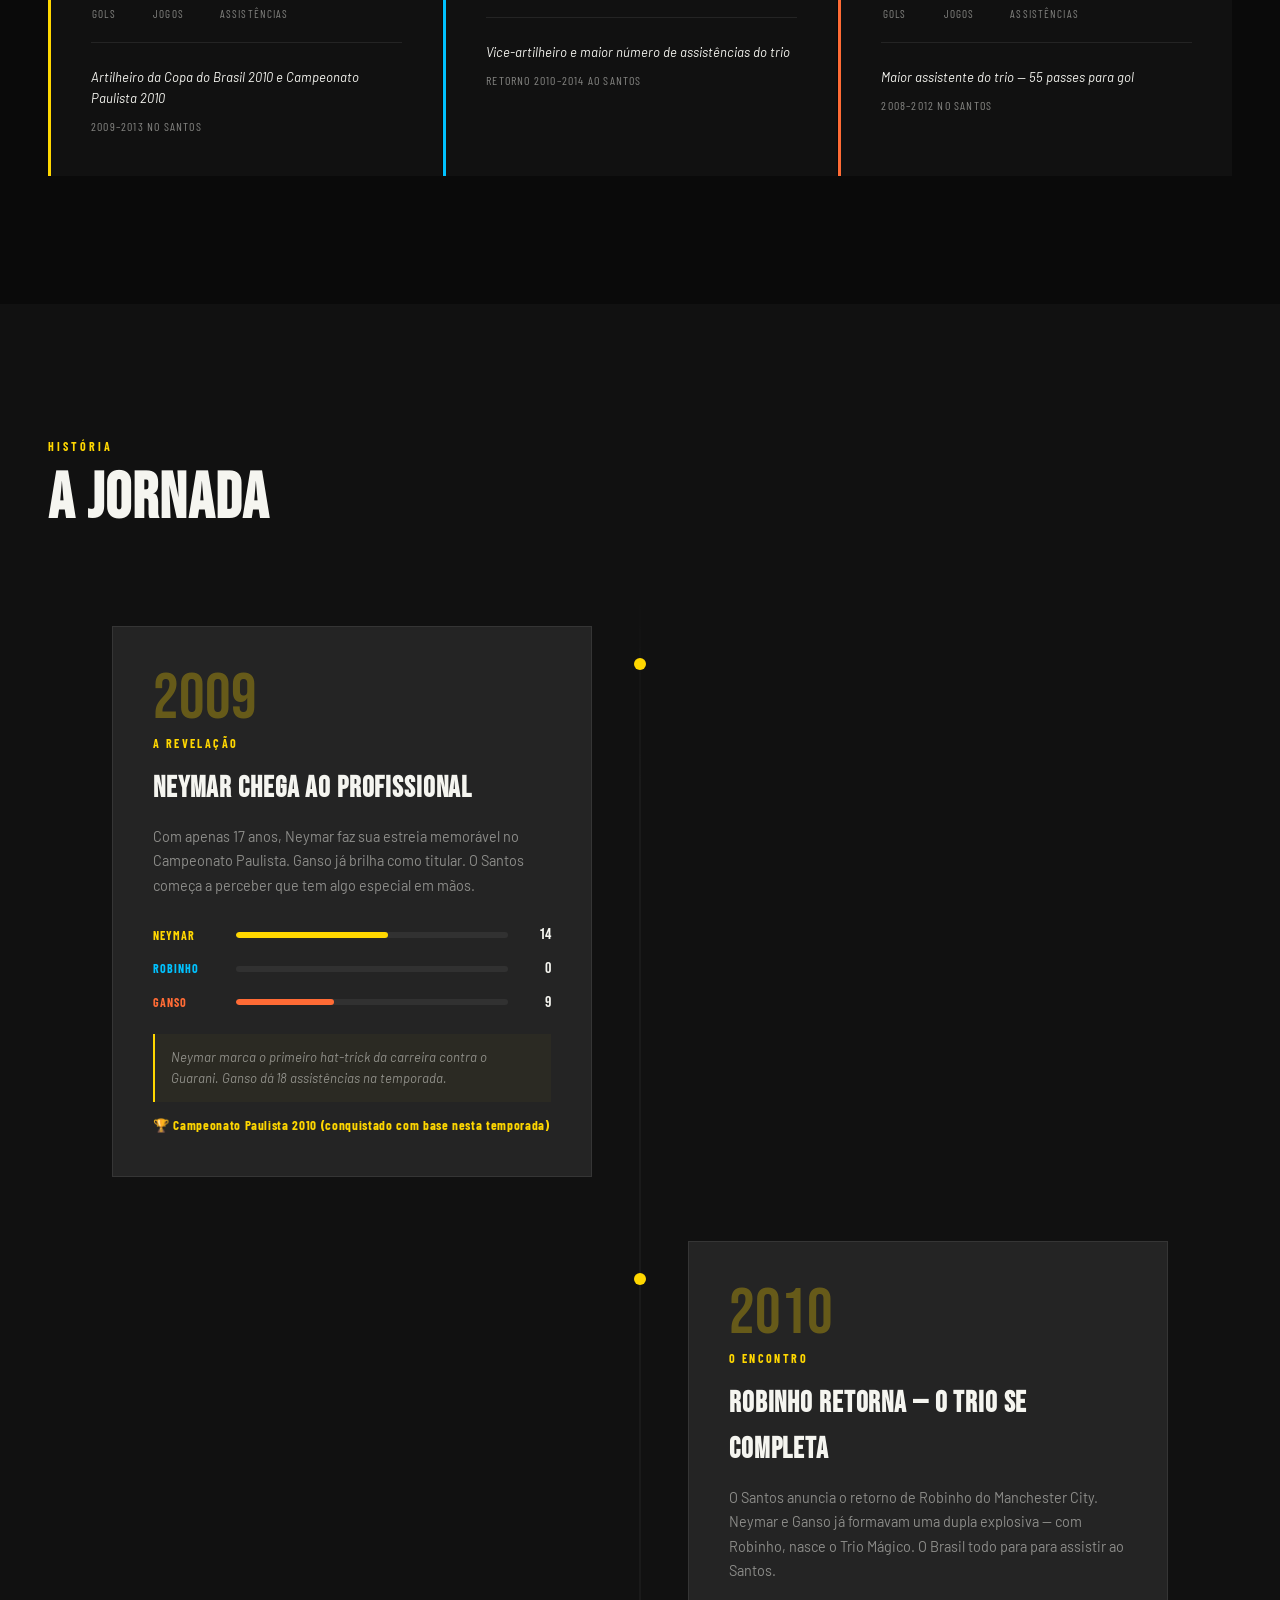
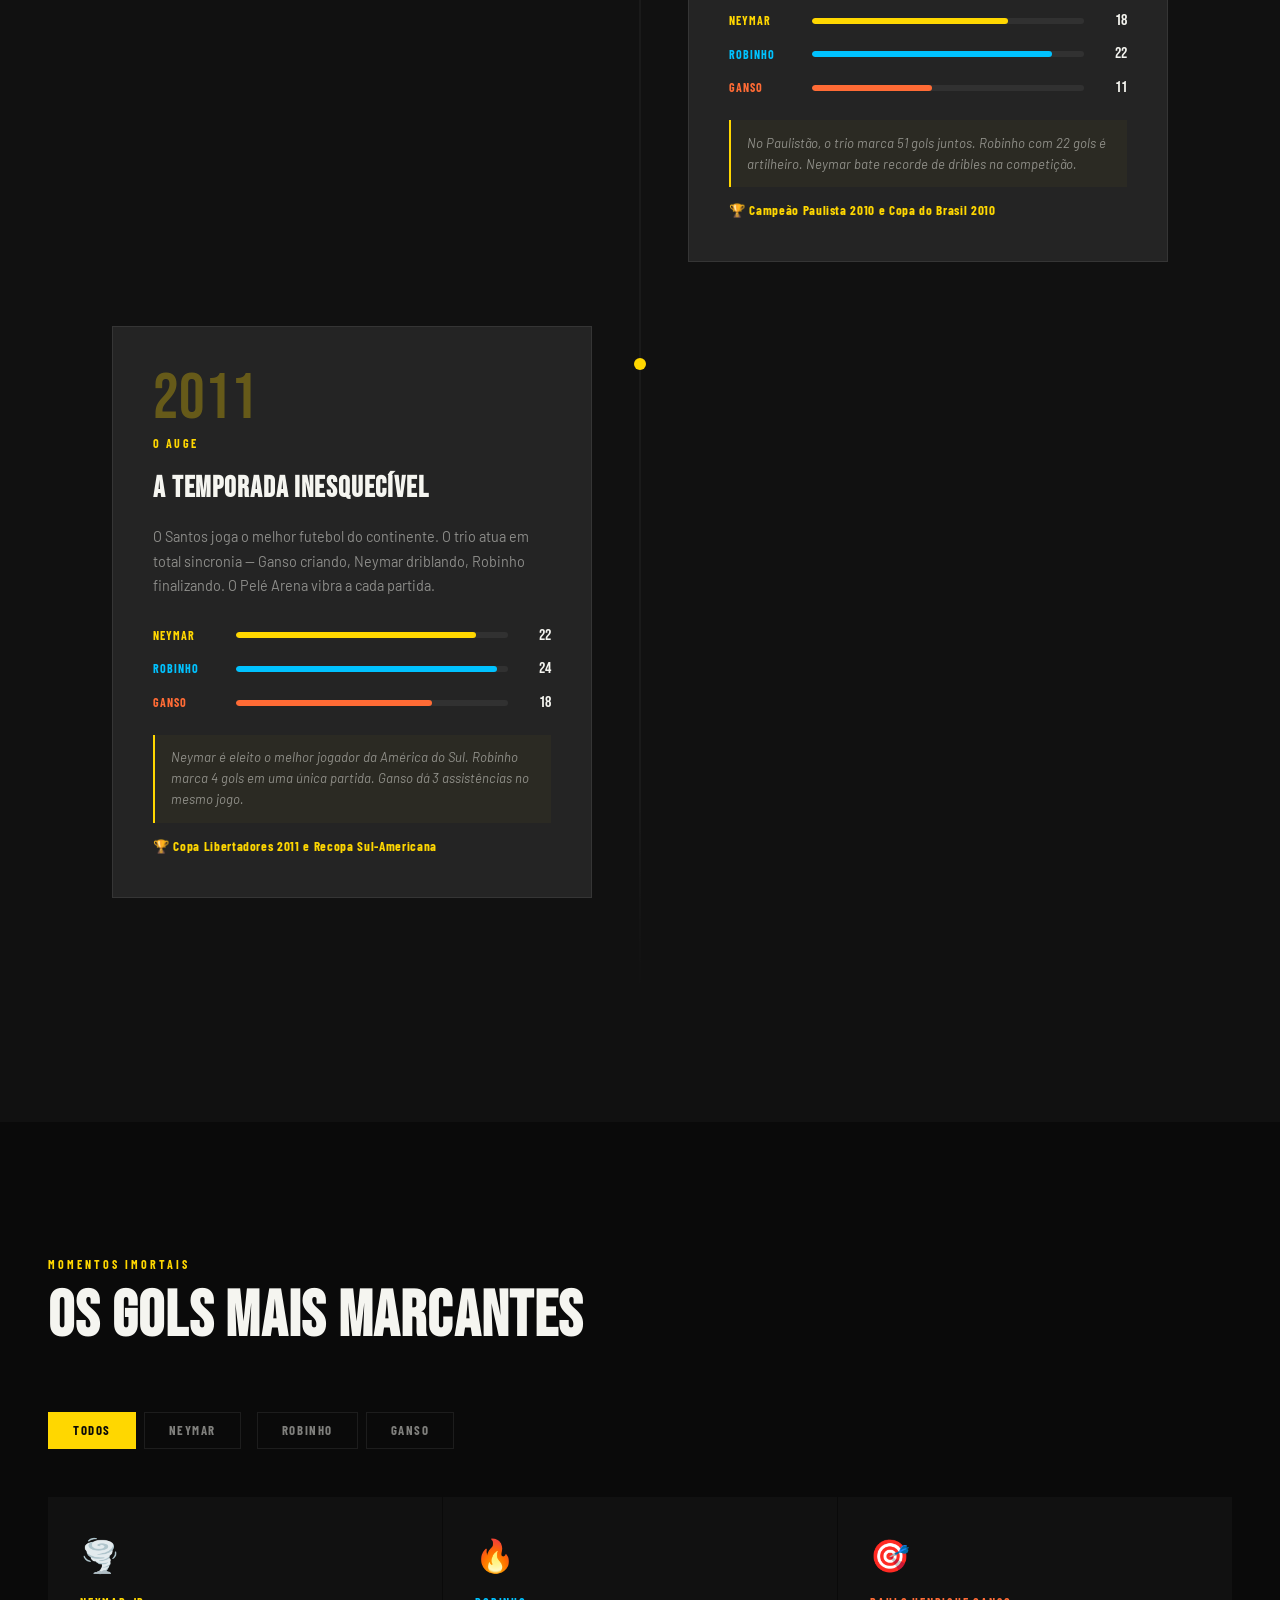
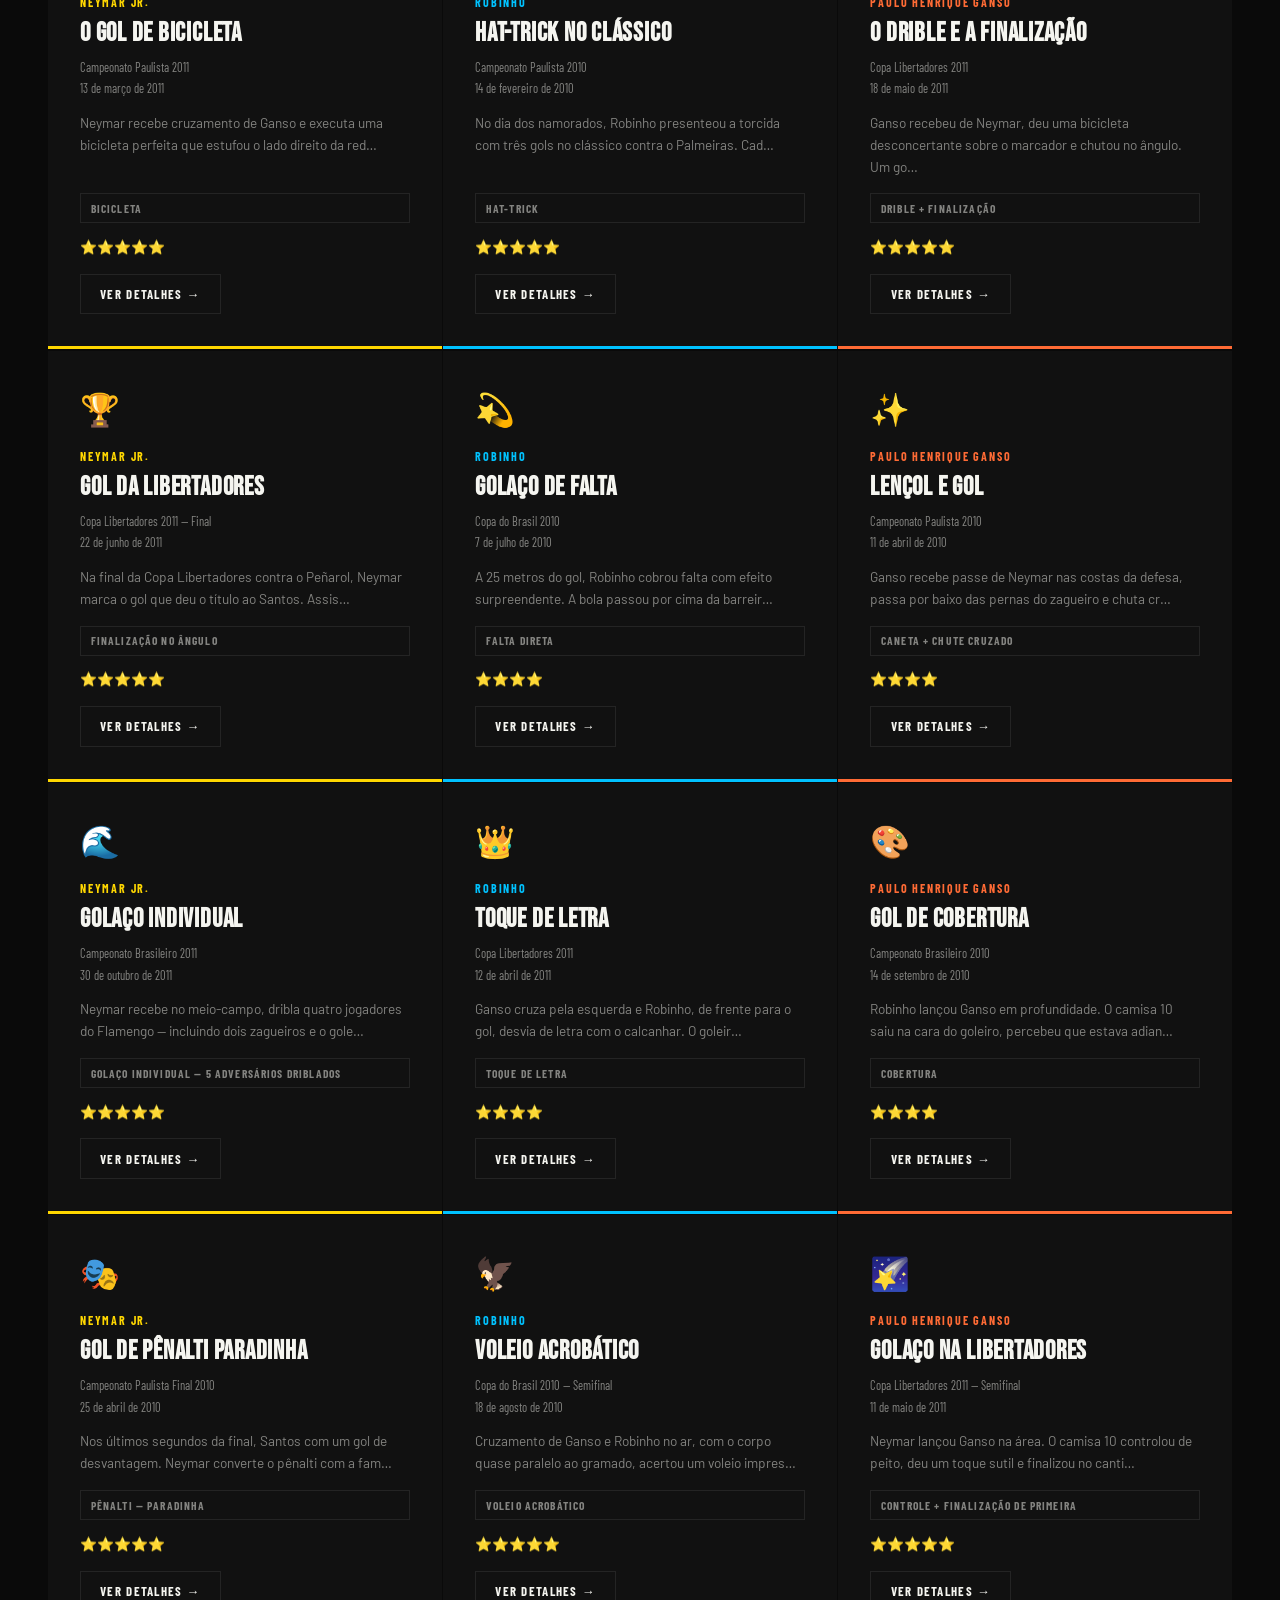
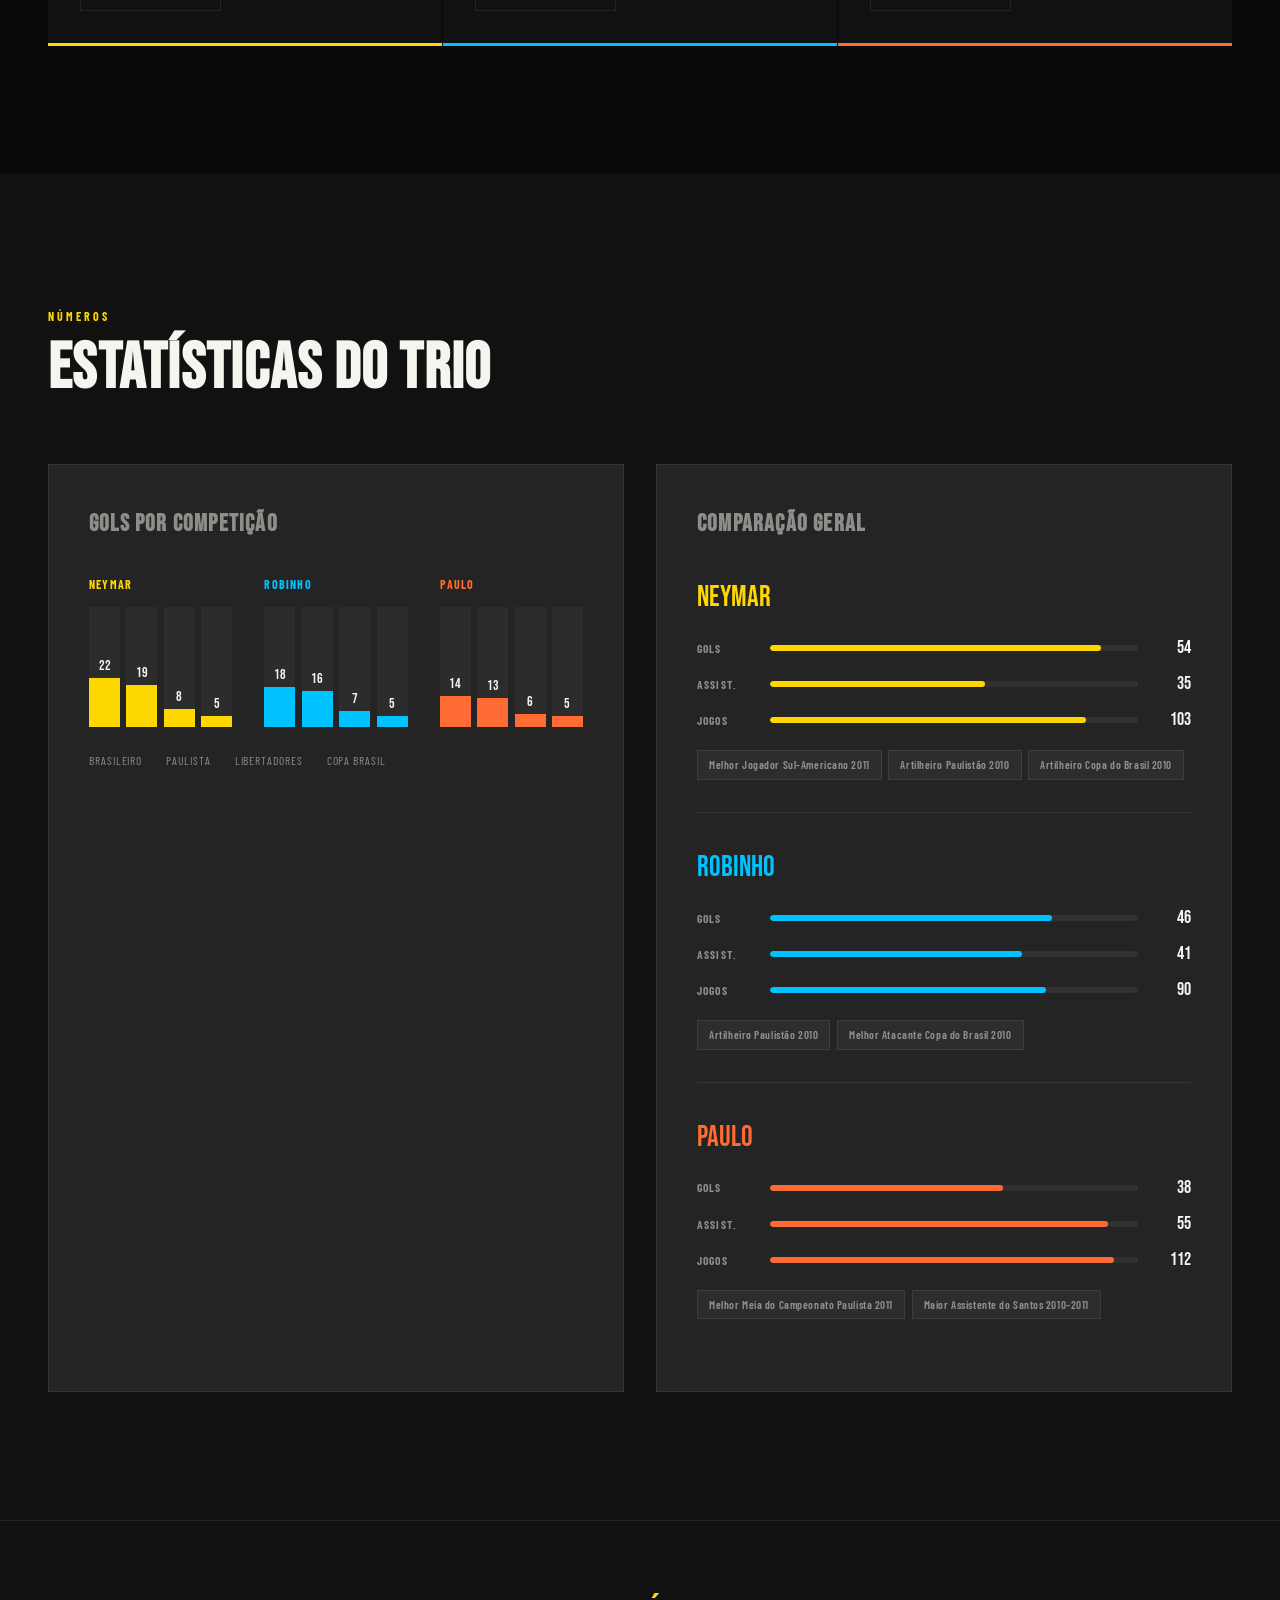
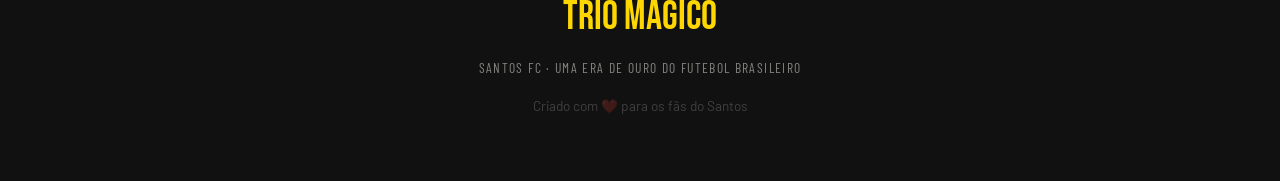
==== commit 16ba0e92: "Add files via upload" ====
--- a/trio-magico/index.html
+++ b/trio-magico/index.html
@@ -78,6 +78,7 @@
     <div class="filters" id="filters">
       <button class="filter-btn active" data-filter="all">Todos</button>
       <button class="filter-btn" data-filter="neymar">Neymar</button>
+      <img src=https://media.gettyimages.com/id/116408755/photo/neymar-of-santos-in-action-during-a-match-against-penarol-as-part-of-the-copa-santanders.jpg?s=612x612&w=gi&k=20&c=MRS04uixw6AdYGI0it6Rqp4HRAjiwZ7bOI65uN8tmBs="" alt="">
       <button class="filter-btn" data-filter="robinho">Robinho</button>
       <button class="filter-btn" data-filter="ganso">Ganso</button>
     </div>
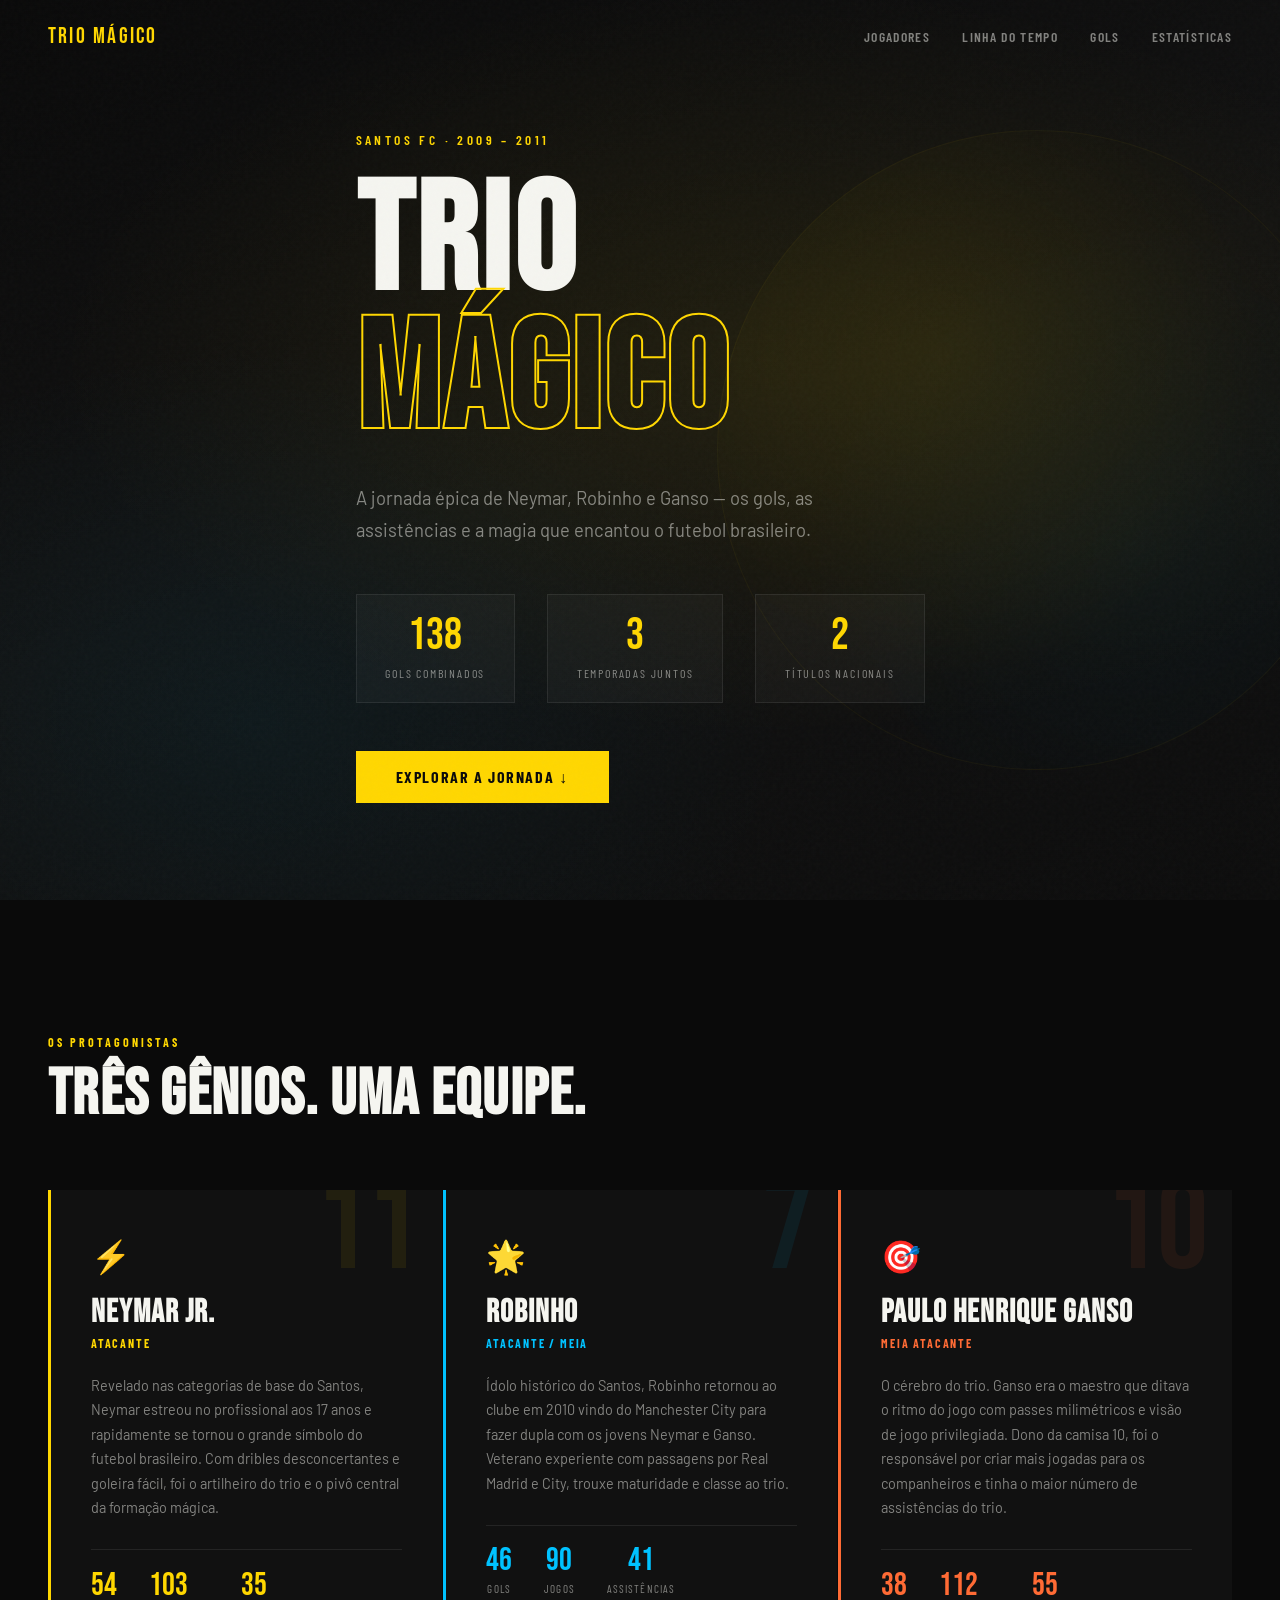
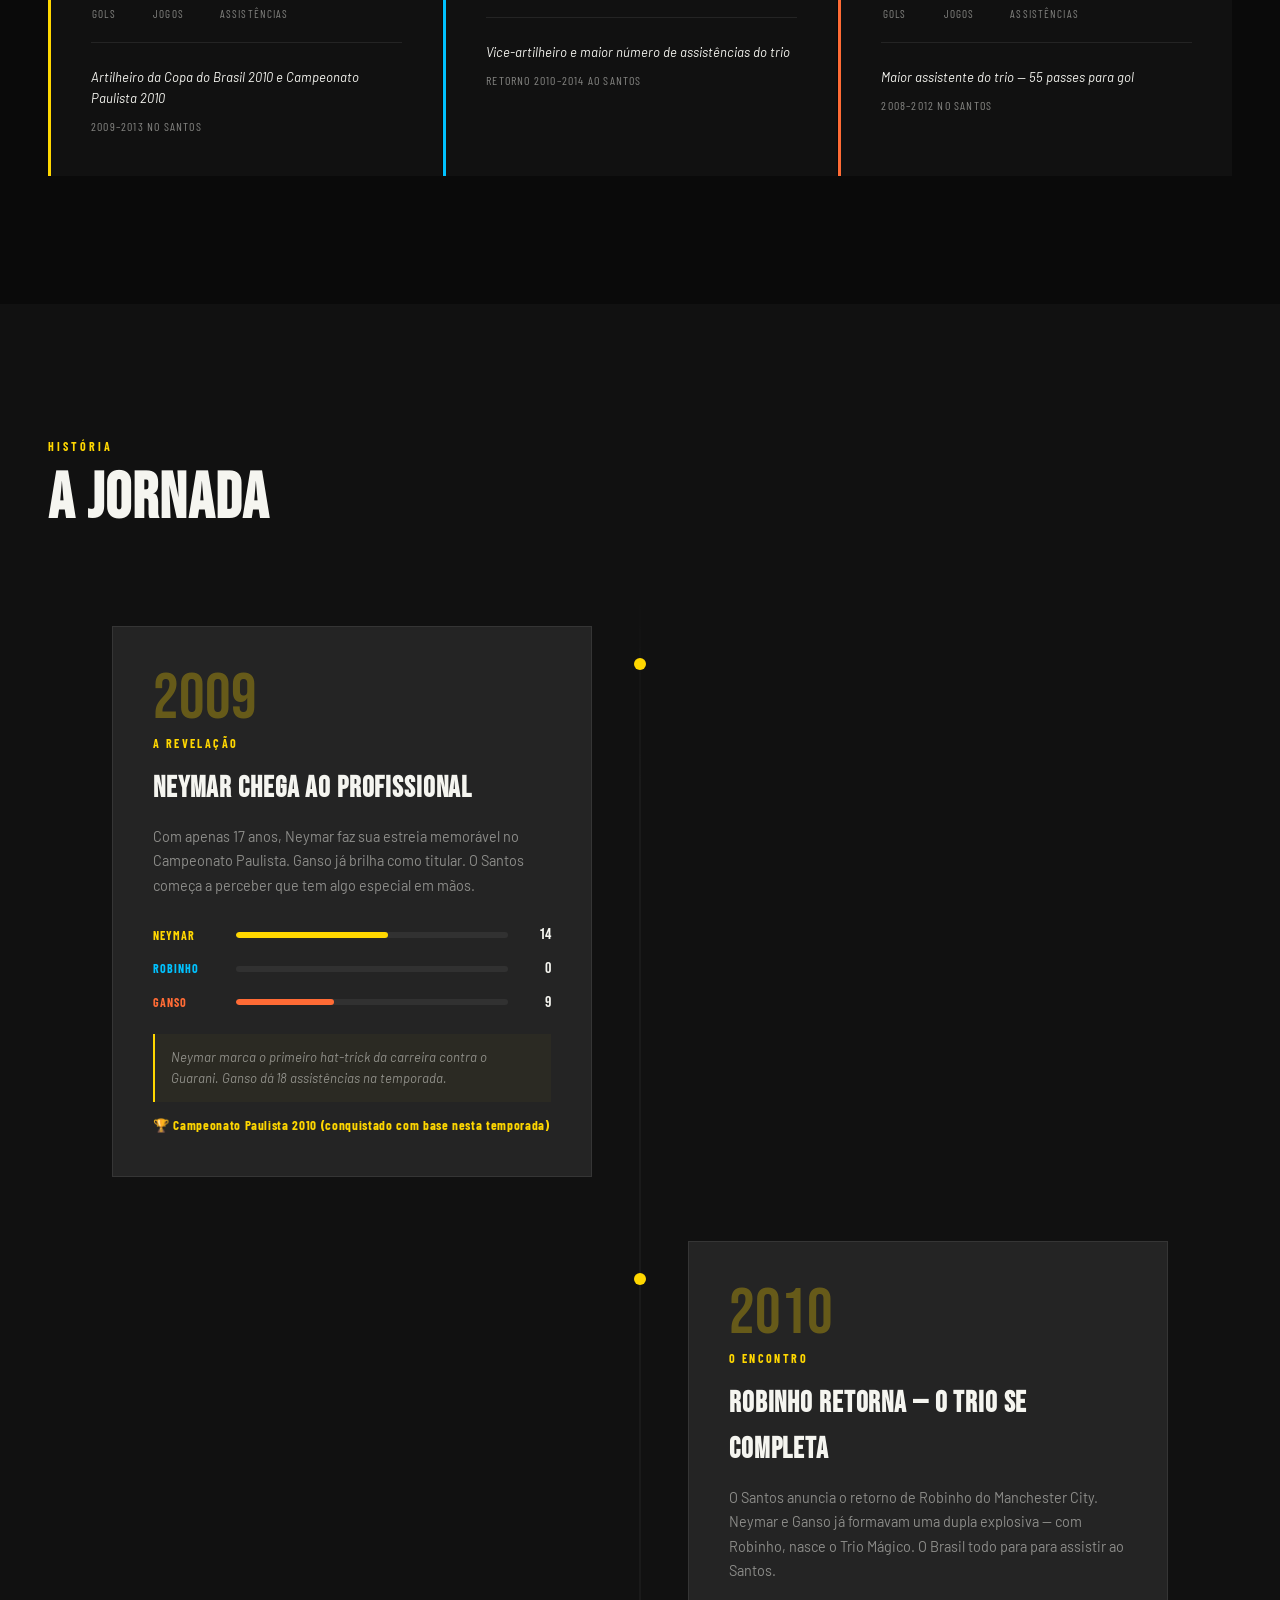
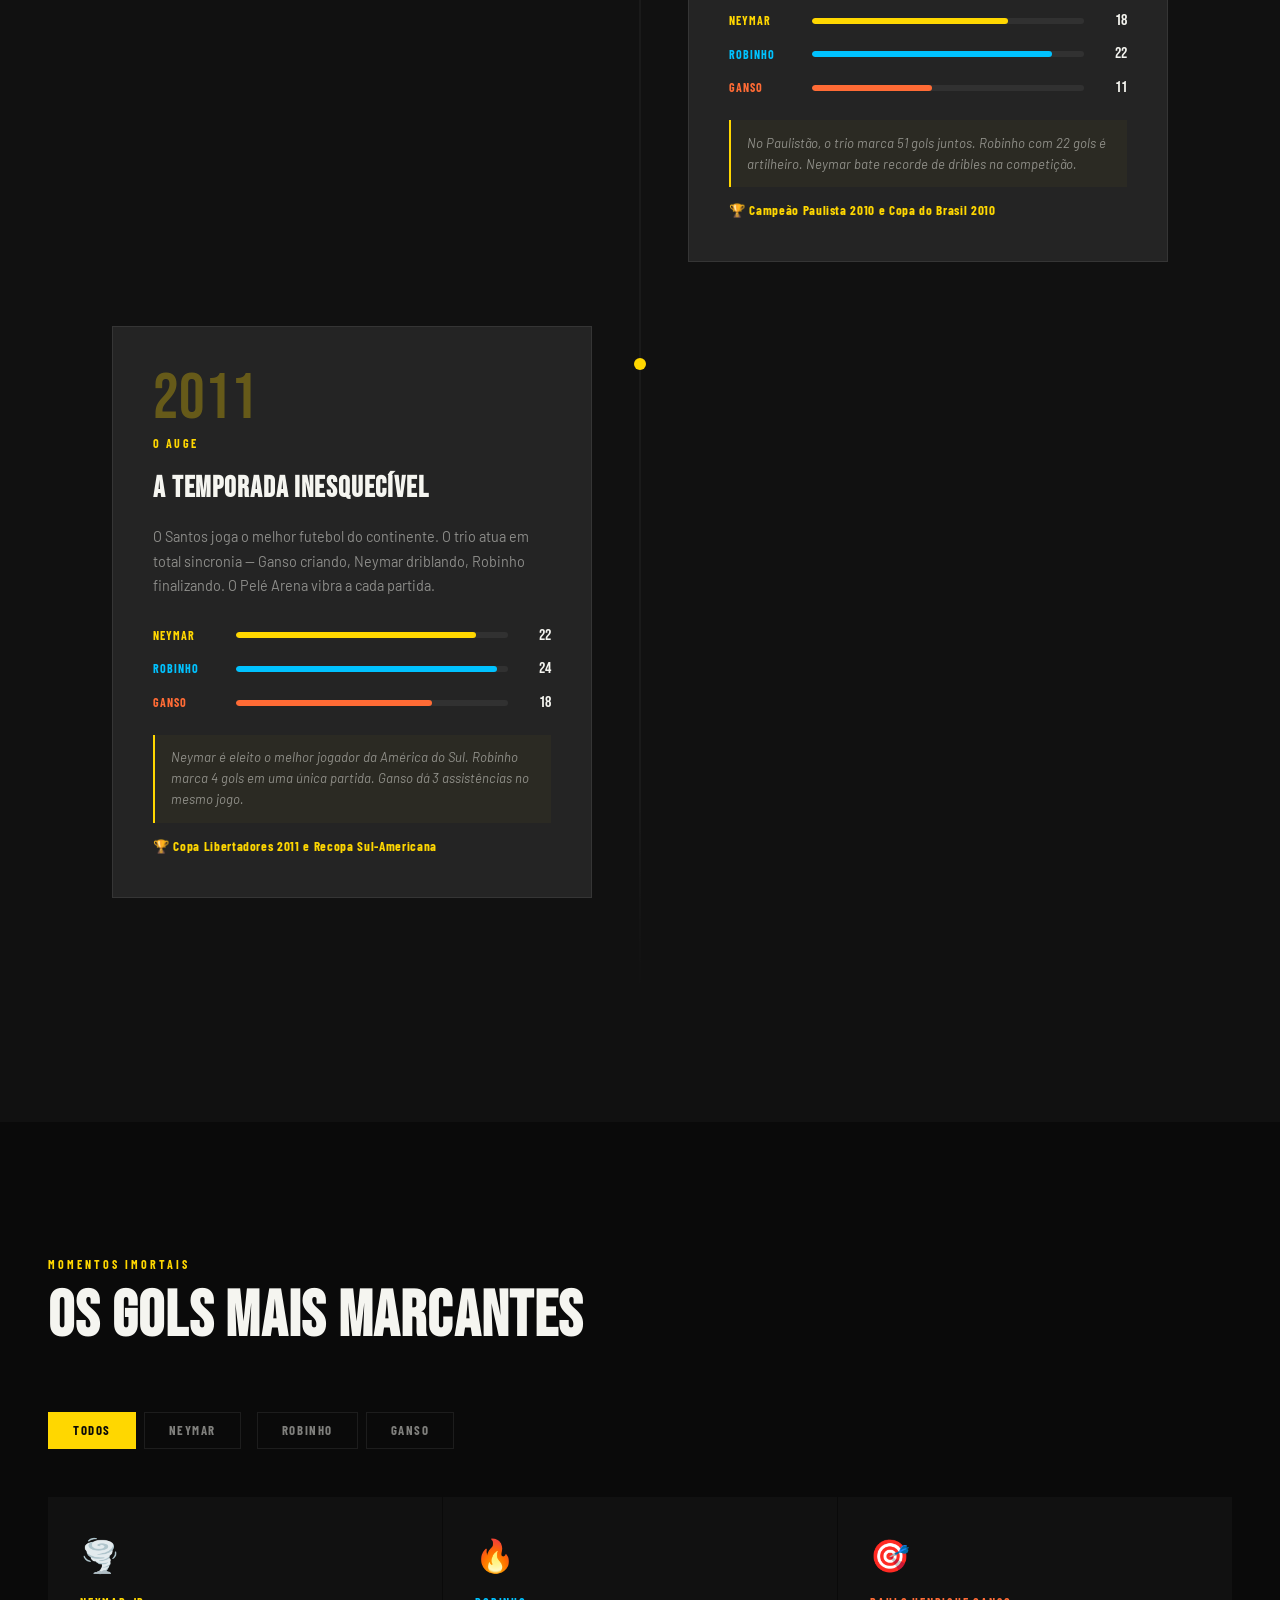
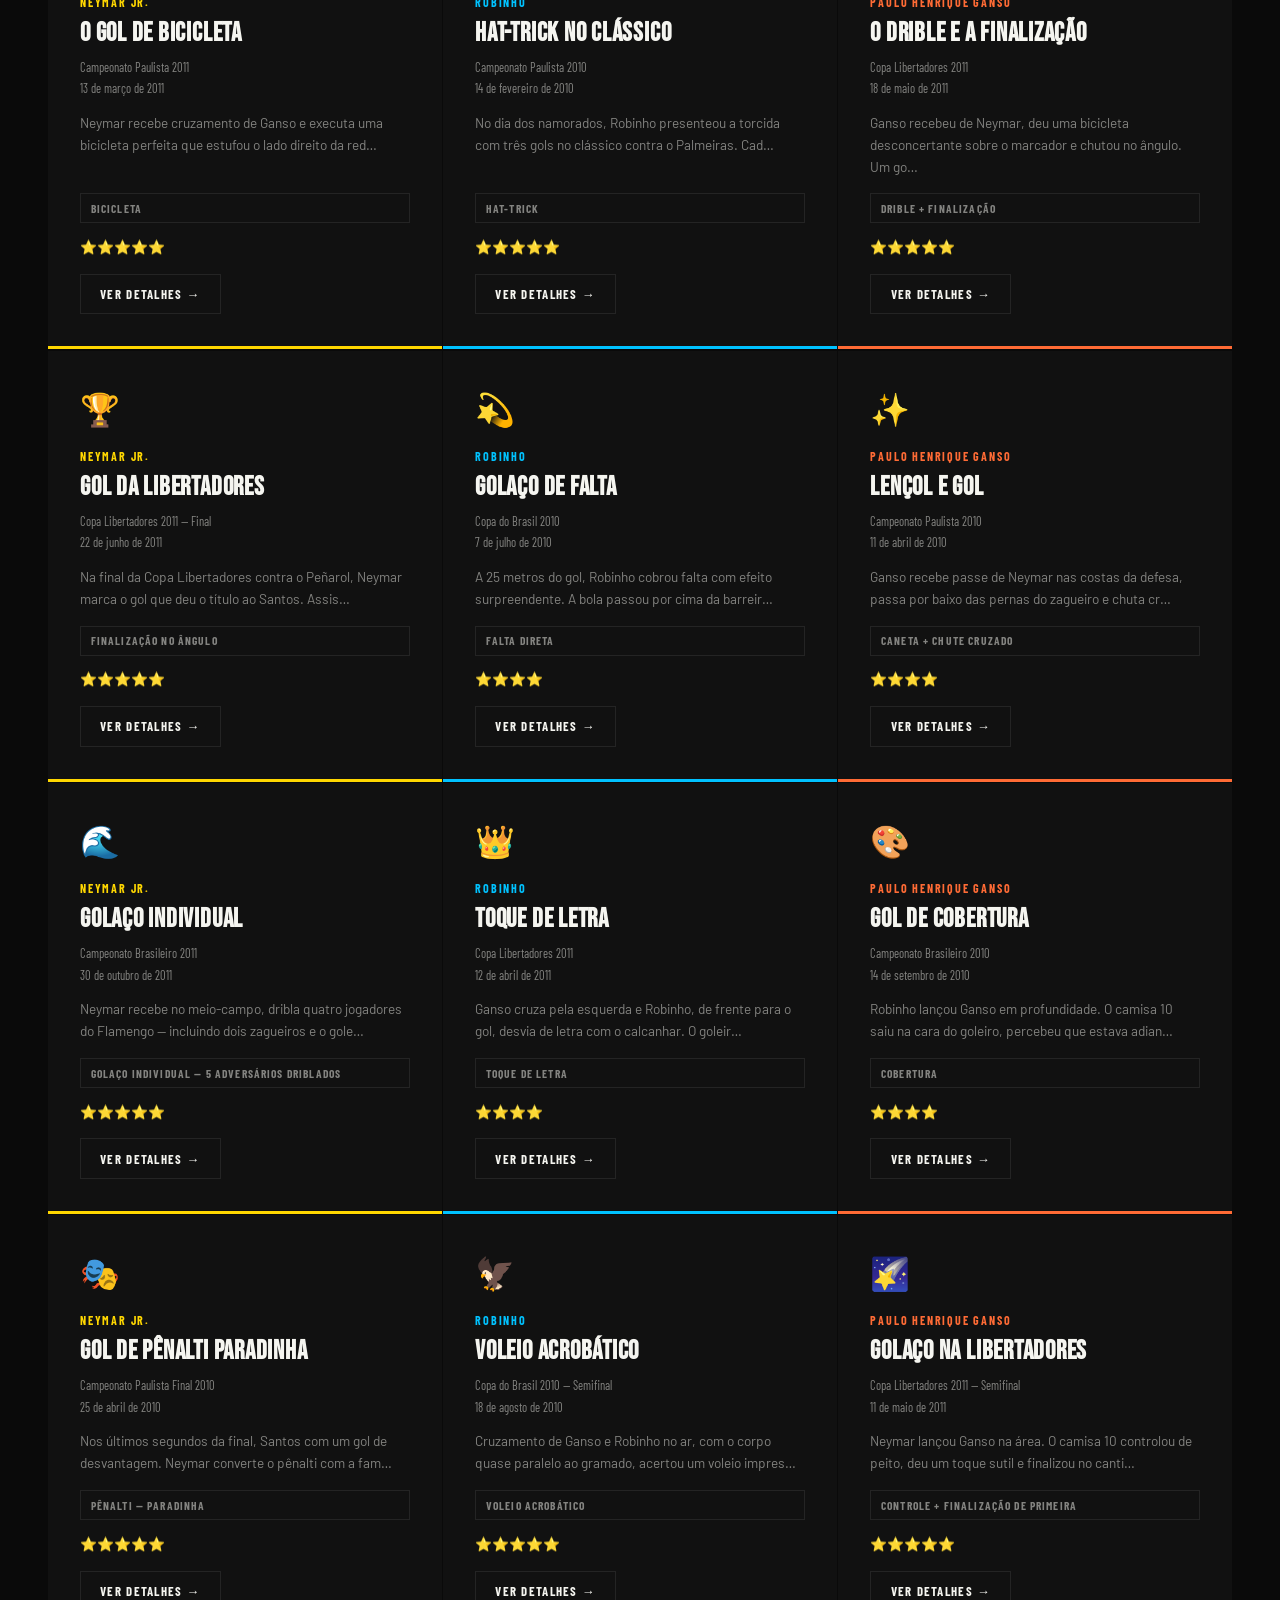
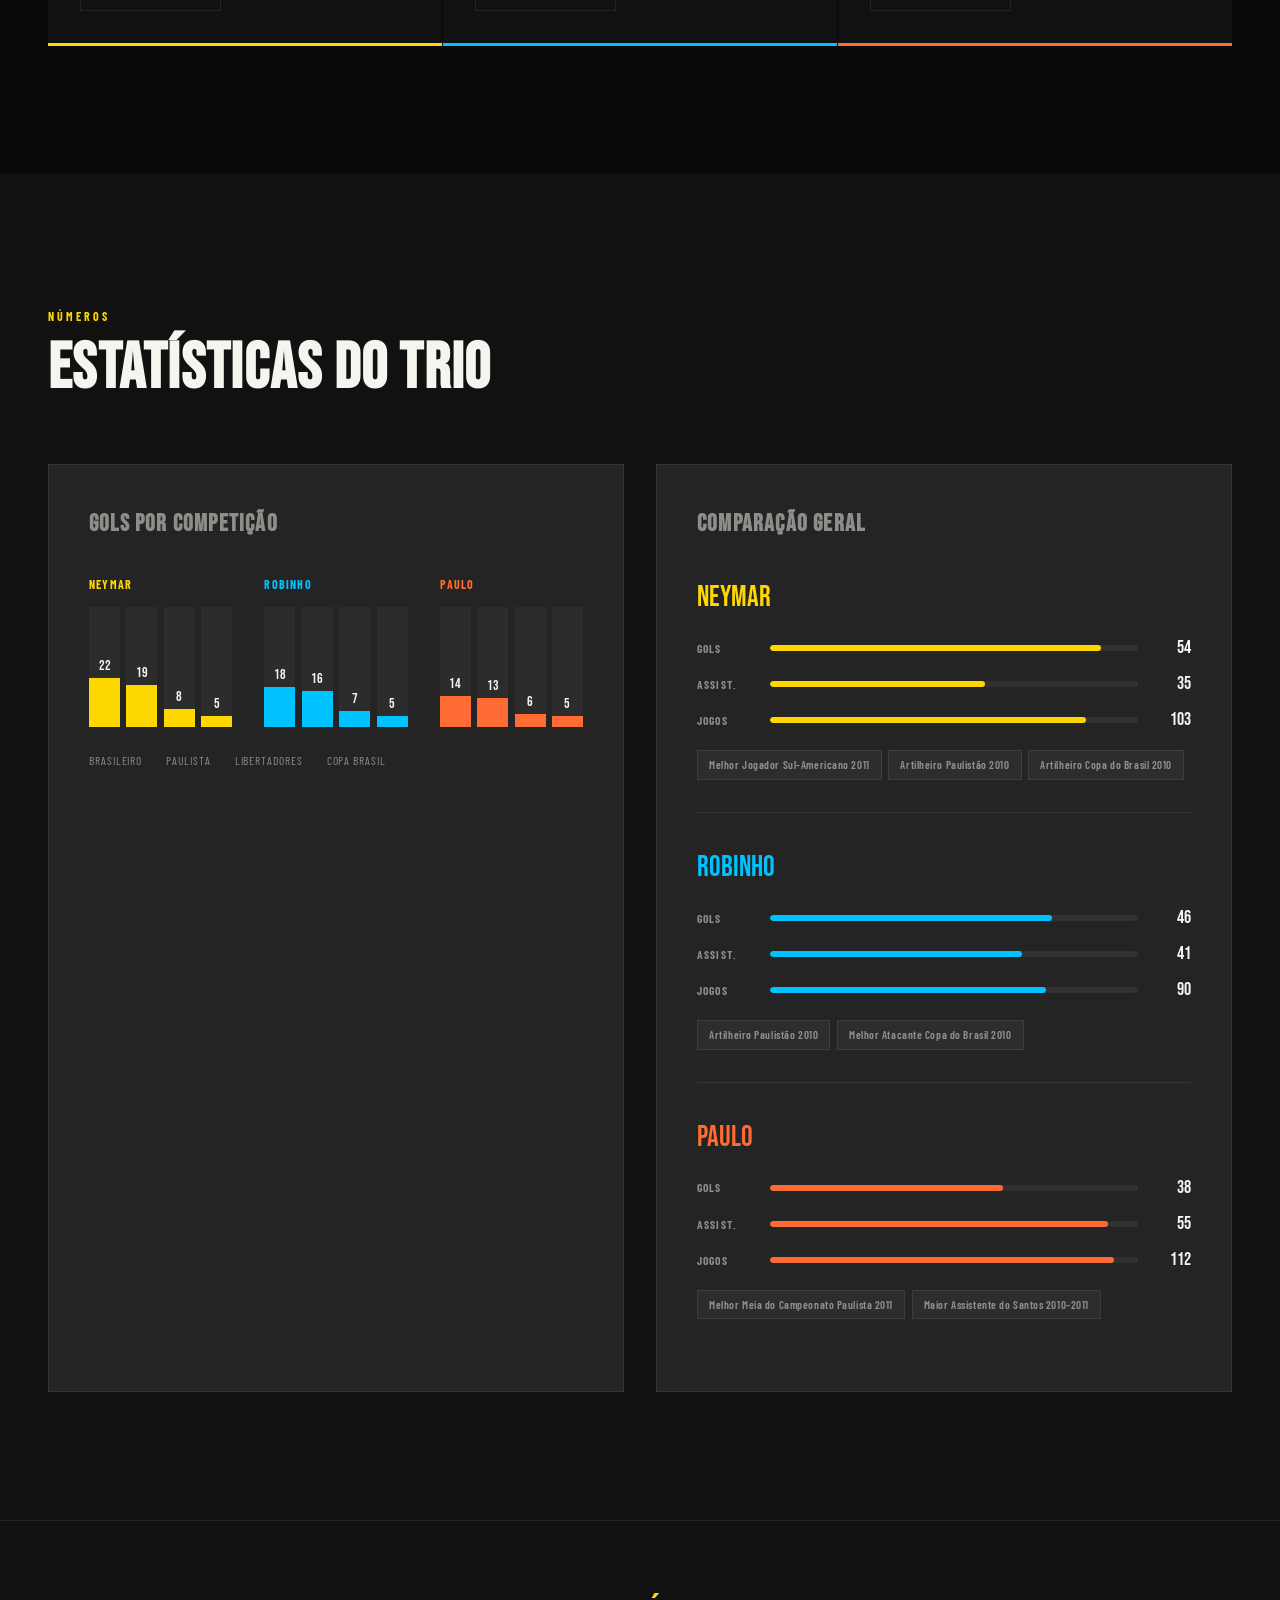
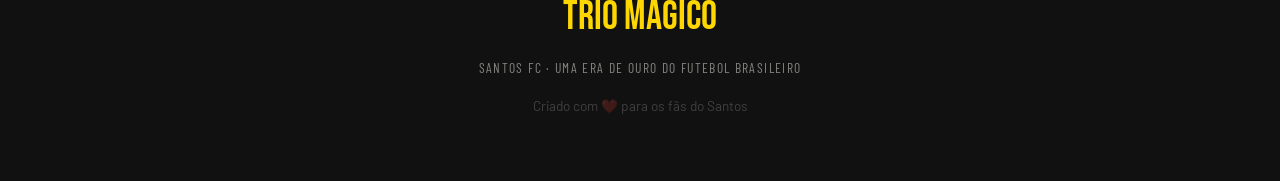
==== commit 1fb5ac4a: "Add files via upload" ====
--- a/trio-magico/index.html
+++ b/trio-magico/index.html
@@ -78,7 +78,7 @@
     <div class="filters" id="filters">
       <button class="filter-btn active" data-filter="all">Todos</button>
       <button class="filter-btn" data-filter="neymar">Neymar</button>
-      <img src=https://media.gettyimages.com/id/116408755/photo/neymar-of-santos-in-action-during-a-match-against-penarol-as-part-of-the-copa-santanders.jpg?s=612x612&w=gi&k=20&c=MRS04uixw6AdYGI0it6Rqp4HRAjiwZ7bOI65uN8tmBs="" alt="">
+      <img src="" alt="">
       <button class="filter-btn" data-filter="robinho">Robinho</button>
       <button class="filter-btn" data-filter="ganso">Ganso</button>
     </div>
